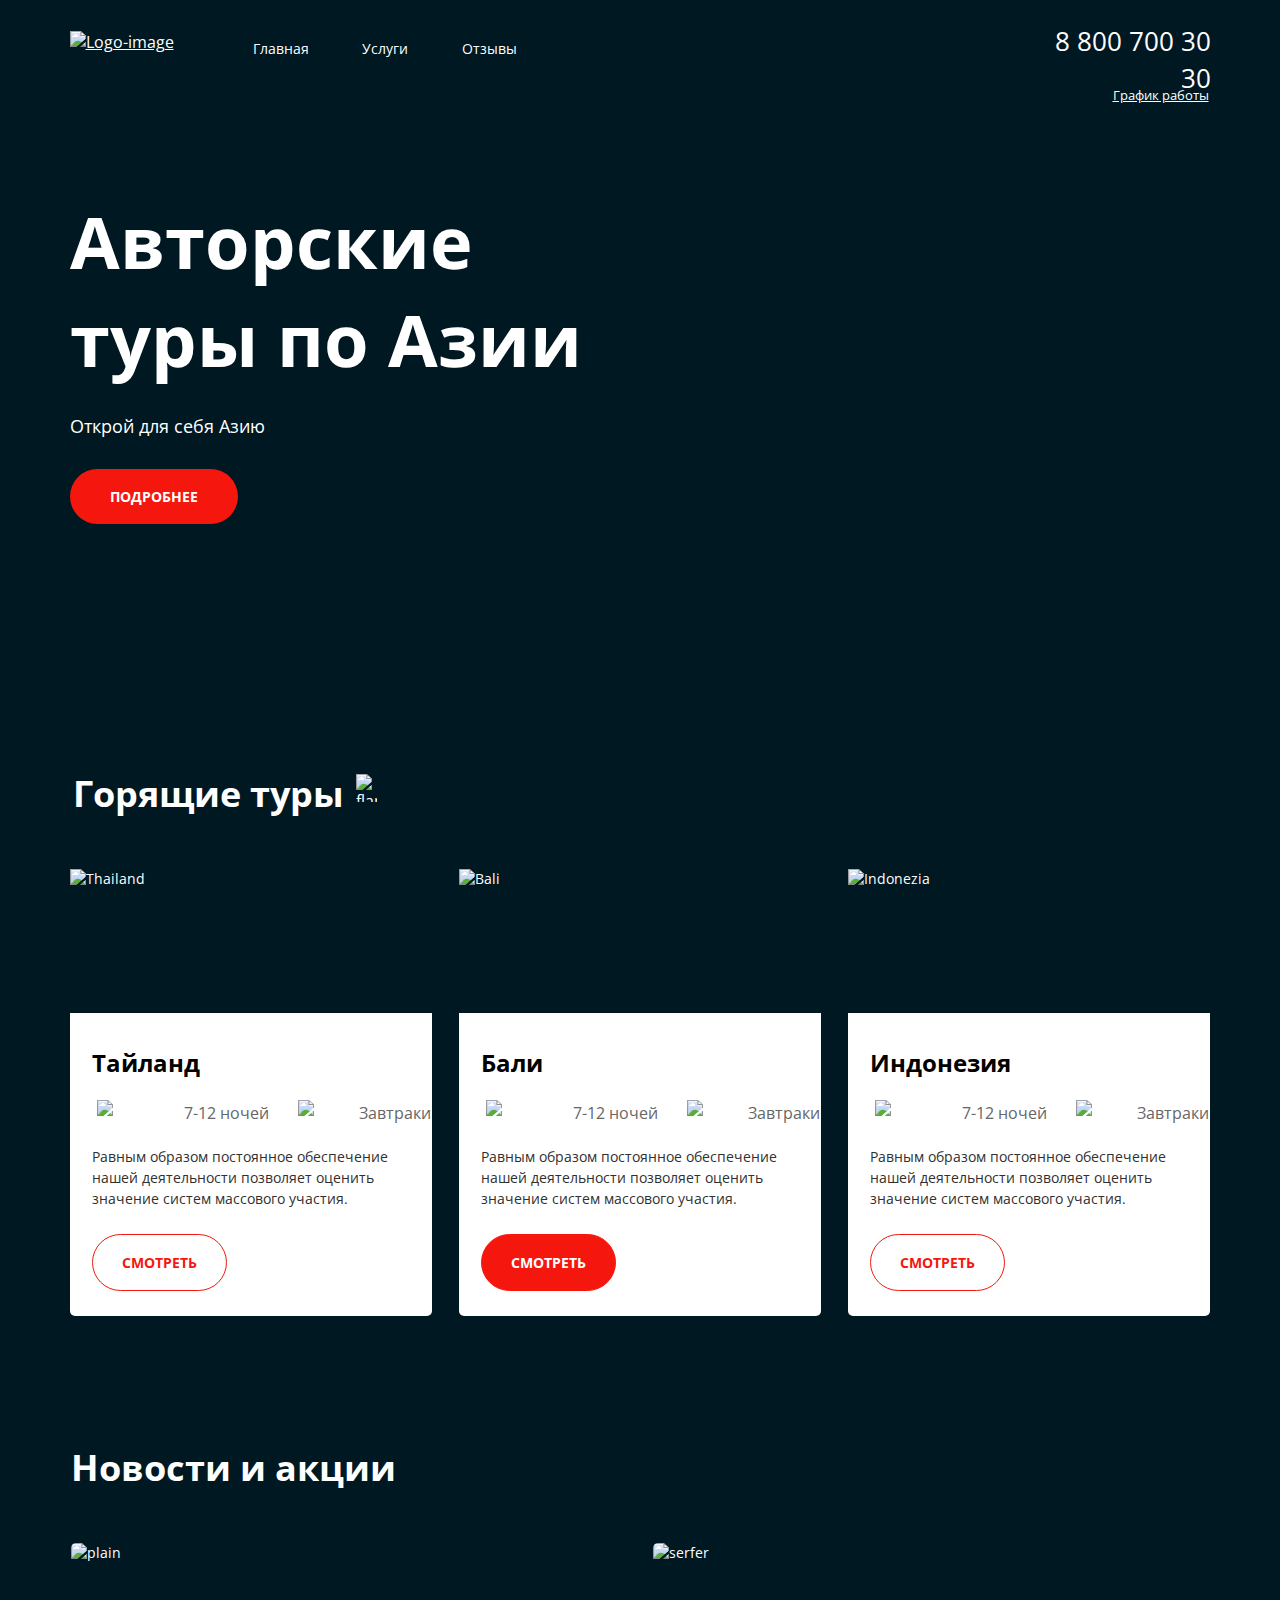
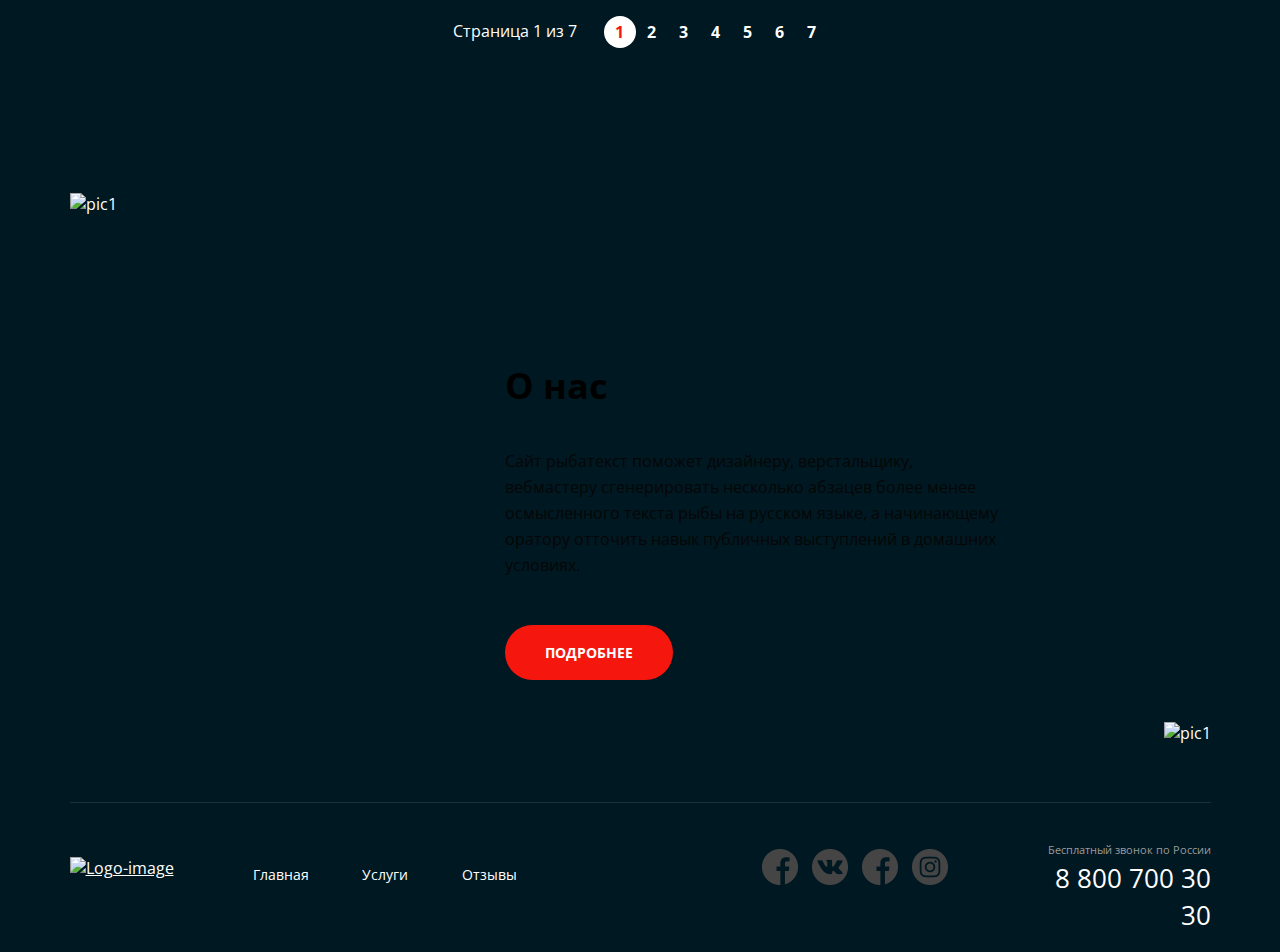
==== folder/inner/index.html @ cefb9a47 "поправил верстку в усл и главн" ====
<!DOCTYPE html>
<html lang="ru">

<head>
    <meta charset="UTF-8">
    <meta name="viewport" content="width=device-width, initial-scale=1.0">
    <title>Air-Asia</title>
    <link rel="stylesheet" href="../../css/mainPage.css">
    <!-- <link rel="stylesheet" href="../../css/layout/reset.css">
    <link rel="stylesheet" href="../../css/layout/normalize.css">
    <link rel="stylesheet" href="../../css/style.css"> -->
</head>

<body>
    <div class="wrapper">
        <section class="hero">
            <div class="container hero__container">
                <header class="header common-title">
                    <div class="common-title__col header__left">
                        <a href="/" class="logo">
                            <img src="../../img/mainPage/logo.png" alt="Logo-image" class="logo__img">
                        </a>
                        <nav class="menu">
                            <ul class="menu__list">
                                <li class="menu__item">
                                    <a href="#" class="menu__link">Главная</a>
                                </li>
                                <li class="menu__item">
                                    <a href="#" class="menu__link">Услуги</a>
                                </li>
                                <li class="menu__item">
                                    <a href="#" class="menu__link menu__link_last">Отзывы</a>
                                </li>
                            </ul>
                        </nav>
                    </div>
                    <div class="common-title__col header__right">
                        <address class="contacts">
                            <a href="tel:+7 800 700 30 30" class="contacts__phone">8 800 700 30 30</a>
                            <div class="contacts__dropdown-title">График работы</div>
                        </address>
                    </div>
                </header>
                <div class="hero__content">
                    <div class="container">
                        <h1 class="hero__title">Авторские туры по Азии</h1>
                        <h4 class="hero__subtitle">Открой для себя Азию</h4>
                        <a href="#" class="hero__btn btn__detailed btn">Подробнее</a>
                    </div>
                </div>
            </div>
        </section>
        <main class="page-content">
            <div class="container page-content__container">
                <section class="hot-tours">
                    <h2 class="hot-tours__section-title title">Горящие туры</h2>
                    <img src="../../img/mainPage/flame.png" alt="flame" class="hot-tours__img">
                    <ul class="hot-tours__list">
                        <li class="hot-tours__item tours__item">
                            <div class="hot-tours__header">
                                <img src="../../img/mainPage/river.png" alt="Thailand" class="tours__img">
                            </div>
                            <div class="hot-tours__container">
                                <h3 class="hot-tours__title">Тайланд</h3>
                                <div class="hot-tours__content">
                                    <div class="hot-tours__icons tours">
                                        <img src="../../img/mainPage/calendar.png" alt="calendar" class="hot-tours__icons-calendar tours__img">
                                        <span class="hot-tours__icons-date tours__text">7-12 ночей</span>
                                        <img src="../../img/mainPage/meal.png" alt="meal" class="hot-tours__icons-meal tours__img">
                                        <span class="hot-tours__icons-meal tours__text">Завтраки</span>
                                    </div>
                                    <div class="hot-tours__text tours__content-text">
                                        Равным образом постоянное обеспечение нашей деятельности
                                        позволяет оценить значение систем массового участия.
                                    </div>
                                    <a href="#" class="btn__look btn">Смотреть</a>
                                </div>
                            </div>
                        </li>
                        <li class="hot-tours__item tours__item">
                            <div class="hot-tours__header">
                                <img src="../../img/mainPage/pool.png" alt="Bali" class="tours__img">
                            </div>
                            <div class="hot-tours__container">
                                <h3 class="hot-tours__title">Бали</h3>
                                <div class="hot-tours__content">
                                    <div class="hot-tours__icons tours">
                                        <img src="../../img/mainPage/calendar.png" alt="calendar" class="hot-tours__icons-calendar tours__img">
                                        <span class="hot-tours__icons-date tours__text">7-12 ночей</span>
                                        <img src="../../img/mainPage/meal.png" alt="meal" class="hot-tours__icons-meal tours__img">
                                        <span class="hot-tours__icons-meal tours__text">Завтраки</span>
                                    </div>
                                    <div class="hot-tours__text tours__content-text">
                                        Равным образом постоянное обеспечение нашей деятельности
                                        позволяет оценить значение систем массового участия.
                                    </div>
                                    <a href="#" class="btn__look btn__look_active btn">Смотреть</a>
                                </div>
                            </div>
                        </li>
                        <li class="hot-tours__item tours__item">
                            <div class="hot-tours__header">
                                <img src="../../img/mainPage/ocean.png" alt="Indonezia" class="tours__img">
                            </div>
                            <div class="hot-tours__container">
                                <h3 class="hot-tours__title">Индонезия</h3>
                                <div class="hot-tours__content">
                                    <div class="hot-tours__icons tours">
                                        <img src="../../img/mainPage/calendar.png" alt="calendar" class="hot-tours__icons-calendar tours__img">
                                        <span class="hot-tours__icons-date tours__text">7-12 ночей</span>
                                        <img src="../../img/mainPage/meal.png" alt="meal" class="hot-tours__icons-meal tours__img">
                                        <span class="hot-tours__icons-meal tours__text">Завтраки</span>
                                    </div>
                                    <div class="hot-tours__text tours__content-text">
                                        Равным образом постоянное обеспечение нашей деятельности
                                        позволяет оценить значение систем массового участия.
                                    </div>
                                    <a href="#" class="btn__look btn">Смотреть</a>
                                </div>
                            </div>
                        </li>
                        
                    </ul>
                </section>
                <section class="news">
                    <div class="container">
                        <h2 class="news__title title">Новости и акции</h2>
                        <ul class="news__list">
                            <li class="news__item">
                                <img src="../../img/mainPage/plane.png" alt="plain" class="news__img">
                                <div class="news__content">
                                    <time class="news__content-date">Декабрь 2019</time>
                                    <h2 class="news__content-subtitle">Дешевые путевки на Новый Год!</h2>
                                    <p class="news__content-text">Проведи новый год в Тайланде</p>
                                </div>
                            </li>
                            <li class="news__item">
                                <img src="../../img/mainPage/serfer.png" alt="serfer" class="news__img">
                                <div class="news__content">
                                    <time class="news__content-date">Декабрь 2019</time>
                                    <h2 class="news__content-subtitle">Акция для серфенгистов!</h2>
                                    <p class="news__content-text">В сезон больших волн скидка на путевку в Тайланд на остров
                                        серфенгистов. Удачного пути!</p>
                                </div>
                            </li>
                        </ul>
                        <div class="pagination">
                            <div class="pagination__info">
                                <p class="pagination__text">Страница<span class="pagination__index"> 1 </span> из <span class="pagination__count">7</span></p>
                                <ul class="pagination__list">
                                    <li class="pagination__item pagination__item_active"><a href="" class="pagination__link">1</a></li>
                                    <li class="pagination__item"><a href="" class="pagination__link">2</a></li>
                                    <li class="pagination__item"><a href="" class="pagination__link">3</a></li>
                                    <li class="pagination__item"><a href="" class="pagination__link">4</a></li>
                                    <li class="pagination__item"><a href="" class="pagination__link">5</a></li>
                                    <li class="pagination__item"><a href="" class="pagination__link">6</a></li>
                                    <li class="pagination__item"><a href="" class="pagination__link">7</a></li>
                                </ul>
                            </div>
                        </div>
                    </div>
                </section>
                <section class="about">
                    <div class="container">
                        <ul class="about__list">
                            <li class="about__item">
                                <img src="../../img/mainPage/gates.png" alt="pic1" class="about__img1">
                            </li>
                            <li class="about__item">
                                <img src="../../img/mainPage/mountains.png" alt="pic1" class="about__img2">
                                <div class="about__title">
                                    <h2 class="about__title-text">О нас</h2>
                                    <div class="about__text">
                                        <p>Сайт рыбатекст поможет дизайнеру, верстальщику, вебмастеру сгенерировать несколько абзацев более менее осмысленного текста рыбы на русском языке, а начинающему оратору отточить навык публичных выступлений в домашних условиях.</p>
                                    </div>
                                </div>
                                <a href="#" class="about__btn btn__detailed btn">Подробнее</a>
                            </li>
                        </ul>
                    </div>
                </section>
            </div>
        </main>
        <footer class="footer">
            <div class="container footer__container">
                <div class="footer__main-title common-title">
                    <div class="common-title__col header__left">
                        <a href="/" class="logo">
                            <img src="../../img/mainPage/logo.png" alt="Logo-image" class="logo__img">
                        </a>
                        <nav class="menu">
                            <ul class="menu__list">
                                <li class="menu__item">
                                    <a href="#" class="menu__link">Главная</a>
                                </li>
                                <li class="menu__item">
                                    <a href="#" class="menu__link">Услуги</a>
                                </li>
                                <li class="menu__item">
                                    <a href="#" class="menu__link menu__link_last">Отзывы</a>
                                </li>
                            </ul>
                        </nav>
                    </div>
                    <div class="common-title__col header__right">
                        <ul class="messangers">
                            <li class="messangers__item messangers__item_telegram">
                                <a href="#" class="messangers__link messangers__link_telegram"></a>
                            </li>
                            <li class="messangers__item messangers__item_vk">
                                <a href="#" class="messangers__link messangers__link_vk">                                    
                                </a>
                            </li>
                            <li class="messangers__item messangers__item_facebook">
                                <a href="#" class="messangers__link messangers__link_facebook">
                                </a>
                            </li>
                            <li class="messangers__item messangers__item_instagram">
                                <a href="#" class="messangers__link messangers__link_instagram">
                                </a>
                            </li>
                        </ul>
                        <address class="contacts contacts__footer">
                            <div class="contacts__updown-title">Бесплатный звонок по России</div>
                            <a href="tel:+7 800 700 30 30" class="contacts__phone">8 800 700 30 30</a>
                        </address>
                    </div>
                </div>
            </div>
        </footer>
    </div>
</body>

</html>
---- css/mainPage.css ----
@import url('././mainPage/layout/fonts.css');
@import url('././mainPage/layout/normalize.css');
@import url('././mainPage/layout/reset.css');
@import url('././mainPage/layout/base.css');

@import url('././mainPage/blocks/wrapper.css');
@import url('././mainPage/blocks/hero.css');
@import url('././mainPage/blocks/container.css');
@import url('././mainPage/blocks/logo.css');
@import url('././mainPage/blocks/menu.css');
@import url('././mainPage/blocks/section.css');
@import url('././mainPage/blocks/common-title.css');
@import url('././mainPage/blocks/contacts.css');
@import url('././mainPage/blocks/btn.css');
@import url('././mainPage/blocks/page-content.css');
@import url('././mainPage/blocks/hot-tours.css');
@import url('././mainPage/blocks/tours.css');
@import url('././mainPage/blocks/title.css');
@import url('././mainPage/blocks/news.css');
@import url('././mainPage/blocks/pagination.css');
@import url('././mainPage/blocks/about.css');
@import url('././mainPage/blocks/footer.css');
@import url('././mainPage/blocks/messangers.css');
---- css/style.css ----
@import url('https://fonts.googleapis.com/css2?family=Open+Sans:wght@400;700&display=swap');

body {
    font-family: 'Open Sans', sans-serif;
    color: #ffffff;
    -webkit-font-smoothing: antialiased;
    -moz-osx-font-smoothing: grayscale;
}

html,
body {
    min-height: 100%;
    margin: 0;
}

.wrapper {
    overflow: hidden;
    min-height: 100%;
    /* min-width: 1920px; */
    background: url(../img/1.png) top center no-repeat, url(../img/2.png) center bottom 165px no-repeat;
    background-color: #001821;
}

.wrapper-content {
    flex: 1;
}

a {
    color: inherit;
}

ul {
    margin: 0;
    padding: 0;
}

ul li {
    list-style: none;
}

.hero {
    min-height: 775px;
}

.hero__header {
    margin-bottom: 73px;
    /* max-width: 1920px; */
    height: 124px;
}

.container {
    margin: 0 auto;
    max-width: 1141px;
}

.title {
    display: flex;
    justify-content: space-between;
    align-items: flex-start;
}

.header__main-title {
    height: 124px;
    padding-top: 26px;
}

.title__left,
.title__right {
    display: flex;
    align-items: center;
    justify-content: flex-start;
}

.logo {
    /* margin-top: 2px; */
    margin-right: 79px;
    padding-bottom: 15px;
}

.menu {
    width: 264px;
    height: 19px;
    padding-bottom: 36px;
}

.contacts__phone,
.menu__link {
    text-decoration: none;
}

.menu__link:hover,
.contacts__dropdown-title {
    text-decoration: underline;
}

.contacts__dropdown-title {
    font-size: 13px;
    line-height: 20px;
    margin: -12px 2px 0;
}

.contacts {
    width: 191px;
    height: 55px;
    text-align: right;
    font-style: normal;
    justify-content: flex-end;
    flex-wrap: wrap;
    display: flex;
}

.contacts__phone {
    font-size: 26px;
}

.hero-content {
    min-height: 333px;
}

.hero-content__container {
    flex-direction: column;
    display: flex;
    justify-content: flex-start;
    align-items: flex-start;
    flex-wrap: wrap;
}

.hero__title {
    font-weight: bold;
    font-size: 72px;
    line-height: 98px;
    width: 45%;
    margin-bottom: 28px;
}

.hero__subtitle {
    font-size: 18px;
    font-weight: normal;
    line-height: 20px;
    margin-bottom: 33px;
}

.hero__btn {
    display: inline-block;
}

.menu__item {
    /* display: inline-block;
    vertical-align: middle; */
    /* margin-right: 50px; */
    font-size: 14px;
}

.menu__item:last-child {
    margin-right: 0;
}

.menu__list {
    /* margin: 0;
    padding: 0; */
    font-size: 0;
    display: flex;
    justify-content: space-between;
    padding-top: 7px;

}

.btn {
    border-radius: 35px;
    text-decoration: none;
    font-weight: bold;
    text-transform: uppercase;
    text-align: center;
    font-size: 14px;
    line-height: 55px;
}

.btn__detailed {
    width: 168px;
    background: #F5170E;
    color: white;
}

.section {
    display: flex;
    flex-direction: column;
    justify-content: space-between;
    align-content: flex-start;
}


.page-content {
    padding-bottom: 203px;
}

.page-content__container {
    display: flex;
    flex-direction: column;
    justify-content: space-between;
    align-content: flex-start;
}

.hot-tours__section-title,
.section__img {
    display: inline-block;
}

.hot-tours__section-title {
    margin-right: 8px;
    margin-left: 3px;
}

.section__img {
    width: 21px;
    height: 28px;
}

.common-title {
    font-size: 36px;
    line-height: 49px;
    margin-bottom: 51px;
}

.hot-tours {
    margin-bottom: 117px;
}

.hot-tours__list,
.news__list {
    font-size: 0;
    display: flex;
    justify-content: space-between;
    align-content: flex-start;
    flex-wrap: wrap;
    margin-bottom: 10px;
}

.tours__item {
    display: flex;
    flex-direction: column;
    justify-content: flex-start;
    align-content: flex-start;
    margin-right: 27px;
    min-width: 362px;
    font-size: 14px;
}

.tours__item:last-child {
    margin-right: 0px;
}

.hot-tours__header {
    height: 144px;
    border-radius: 5px 5px 0px 0px;
}

.hot-tours__container {
    background: #FFFFFF;
    border-radius: 0px 0px 5px 5px;
}

.hot-tours__content {
    display: flex;
    flex-direction: column;
    justify-content: flex-start;
    align-content: flex-start;
    flex-wrap: wrap;
    padding-left: 22px;
}

.hot-tours__title {
    font-weight: bold;
    font-size: 24px;
    line-height: 33px;
    padding: 33px 22px 21px;
    color: #000000;
}

.hot-tours__period {
    display: flex;
    justify-content: flex-start;
    align-content: flex-start;
}

.hot-tours__img,
.tours__img,
.tours__text {
    display: inline-block;
}

.hot-tours__icons-meal {
    padding-left: 25px;
}

.tours {
    margin: 0px 0 20px 5px;
}

.tours__text {
    font-size: 16px;
    vertical-align: top;
    color: #666666;
    padding-left: 8px;
    line-height: 26px
}

.tours__content-text {
    width: 324px;
    margin: 0 0 25px;
    color: #303030;
    line-height: 21px;
    font-size: 14px;
}

.btn__look {
    display: inline-block;
    border: 1px solid #F5170E;
    width: 135px;
    color: #F5170E;
    margin-bottom: 25px;
}

.btn__look_active {
    background: #F5170E;
    color: #FFFFFF;
}

.news__list {
    margin-bottom: 53px;
}

.news__item {
    position: relative;
    display: inline-block;
    margin-right: 25px;
    width: 557px;
    vertical-align: top;
    border-radius: 5px;
    overflow: hidden;
    font-size: 14px;
}

.news__content {
    position: absolute;
    top: 255px;
    left: 26px;
    right: 30px;
    overflow-wrap: break-word;
}

.news__item:last-child {
    margin-right: 0;
}

.news__img {
    object-fit: cover;
}

.news__content-subtitle {
    font-weight: bold;
    font-size: 24px;
    line-height: 36px;
    padding-left: 2px;
}

.news__content-text {
    font-size: 16px;
    line-height: 25px;
}

.news__content-date {
    position: relative;
    line-height: 21px;
    display: block;
    margin-bottom: 12px;
}

.pagination__info {
    display: flex;
    justify-content: space-between;
    width: 375px;
    height: 53px;
    margin: 0 auto;
    align-content: flex-start;
}

.pagination__text {
    display: inline-block;
    margin-right: 25px;
    font-size: 16px;
    line-height: 20px;
    padding-top: 5px;
}

.pagination__list,
.pagination__item,
.pagination__link {
    display: inline-block;
}

.pagination__list {
    font-size: 0;
}

.pagination__item {
    font-size: 16px;
}

.pagination__link,
.pagination__item_active {
    line-height: 32px;
    text-align: center;
}

.pagination__item:last-child {
    margin-right: 0;
}

.pagination__link {
    width: 32px;
    height: 32px;
    border-radius: 50%;
    text-decoration: none;
    font-weight: bold;
}

.pagination__item_active,
.pagination__item:hover {
    background: #FFFFFF;
    color: #F5170E;
    border-radius: 50%;
}


.about__list {
    position: relative;
    height: 552px;
    font-size: 0%;
}

.about__item {
    display: inline-block;
    vertical-align: middle;
    font-size: 16px;
}

.about__img2 {
    position: absolute;
    right: 0;
    bottom: 0;
}

.about__img1 {
    position: relative;
    left: 0;
    top: 0;
}

.news {
    margin: 0 auto 124px;
}

.about__title {
    position: absolute;
    top: 167px;
    left: 435px;
}

.about__title-text {
    font-size: 36px;
    margin-bottom: 37px;
    color: #000000;
}

.about__text {
    width: 500px;
    overflow-wrap: break-word;
    font-size: 16px;
    line-height: 26px;
    color: #060606;
}

.about__btn {
    position: absolute;
    left: 435px;
    top: 432px;
    display: inline-block;
    text-align: center;
    text-transform: uppercase;
    line-height: 55px;
}


.footer {
    min-height: 150px;
    margin-top: -150px;
}

.footer__main-title {
    align-items: flex-end;
    height: 93px;
    border-top: 1px solid rgba(255, 255, 255, 0.1);
    margin-top: 9px;
}

.footer__col {
    /* padding-bottom: 7px; */
    align-items: center;
}


.contacts__updown-title {
    font-size: 11px;
    line-height: 20px;
    color: #9A9A9A;
}

.contacts__footer {
    top: 25px;
}

.messangers {
    width: 190px;
    font-size: 0;
    display: flex;
    justify-content: space-between;
    margin-right: 70px;
}

.messangers__item {
    display: inline-block;
    vertical-align: middle;
    margin-right: 10px;
}

.messangers__item:last-child {
    margin-right: 0;
}

.messangers__link {
    display: inline-block;
    text-decoration: none;
    width: 36px;
    height: 36px;
}

.messangers__link_telegram {
    background: url(../img/messangers/telegram.png) center center no-repeat;
}

.messangers__link_vk {
    background: url(../img/messangers/vk.png) center center no-repeat;
}

.messangers__link_facebook {
    background: url(../img/messangers/f.png)center center no-repeat;
}

.messangers__link_instagram {
    background: url(../img/messangers/in.png) center center no-repeat;
}
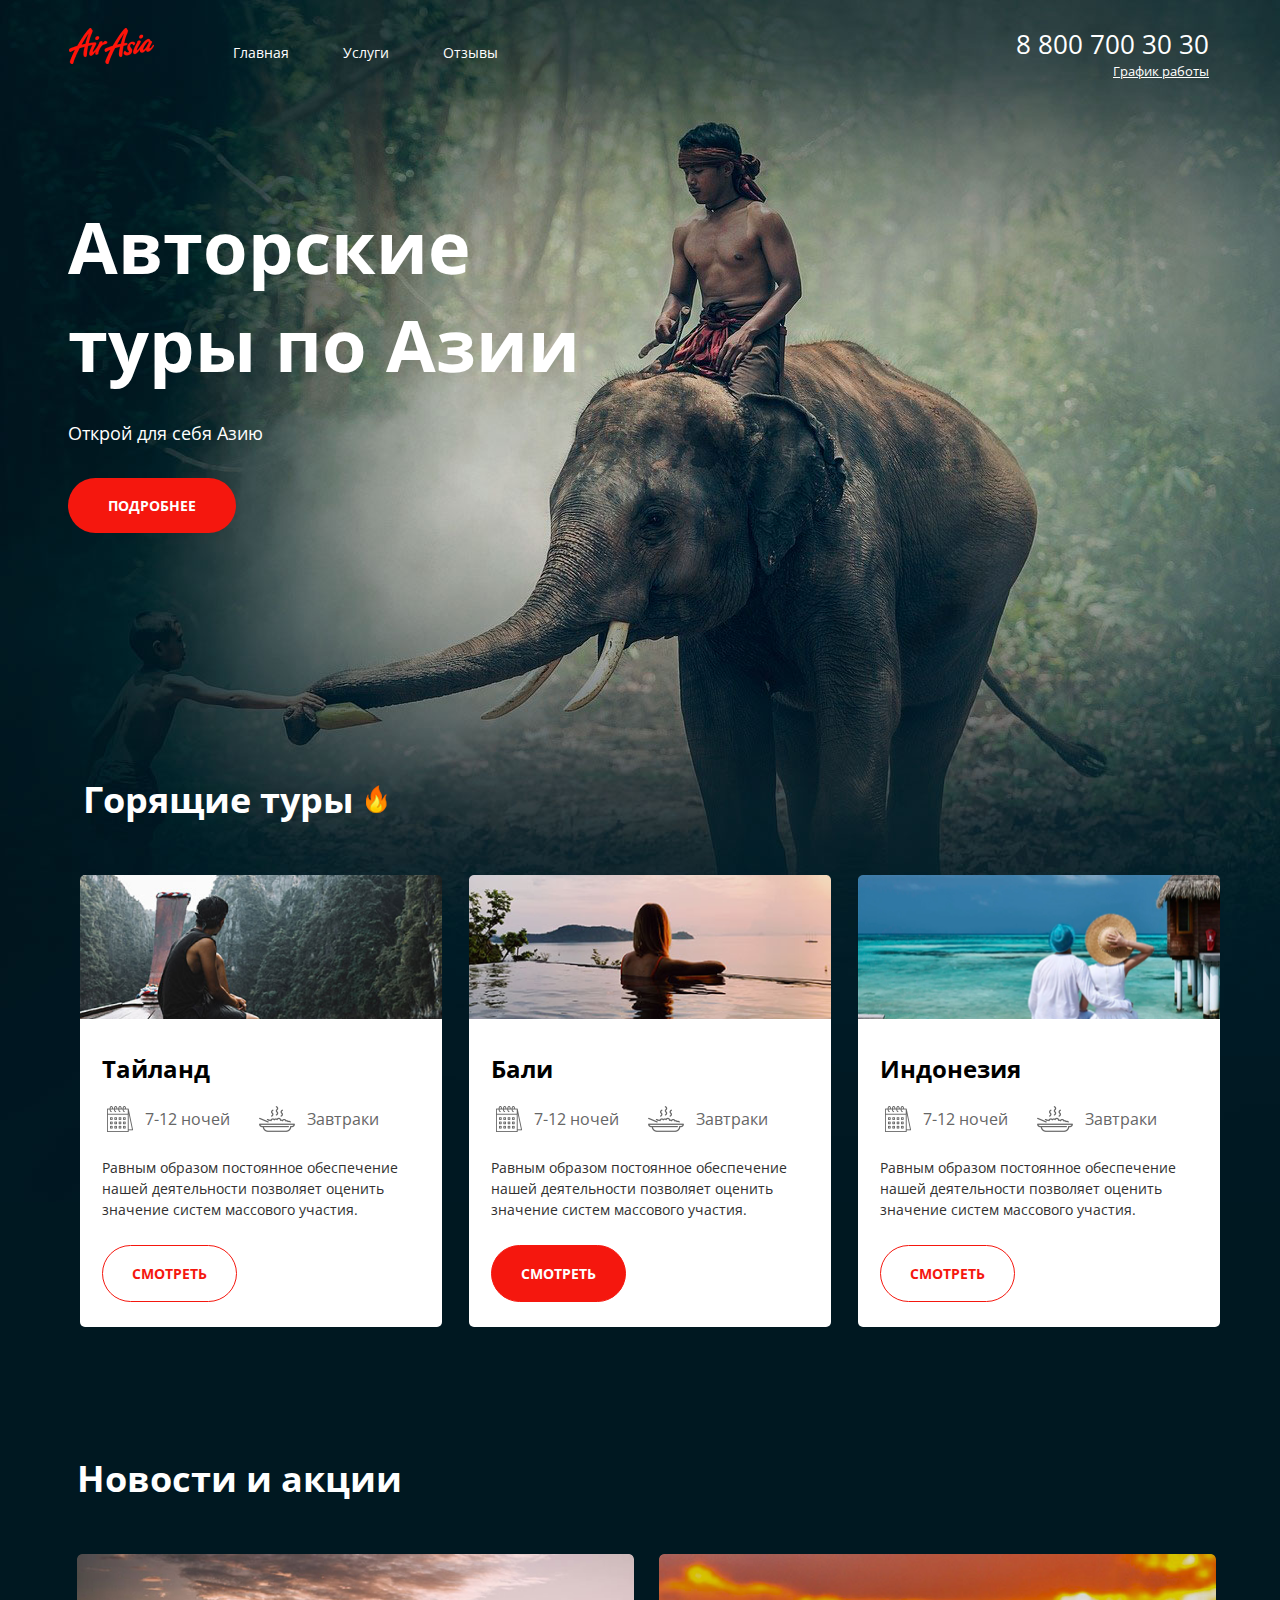
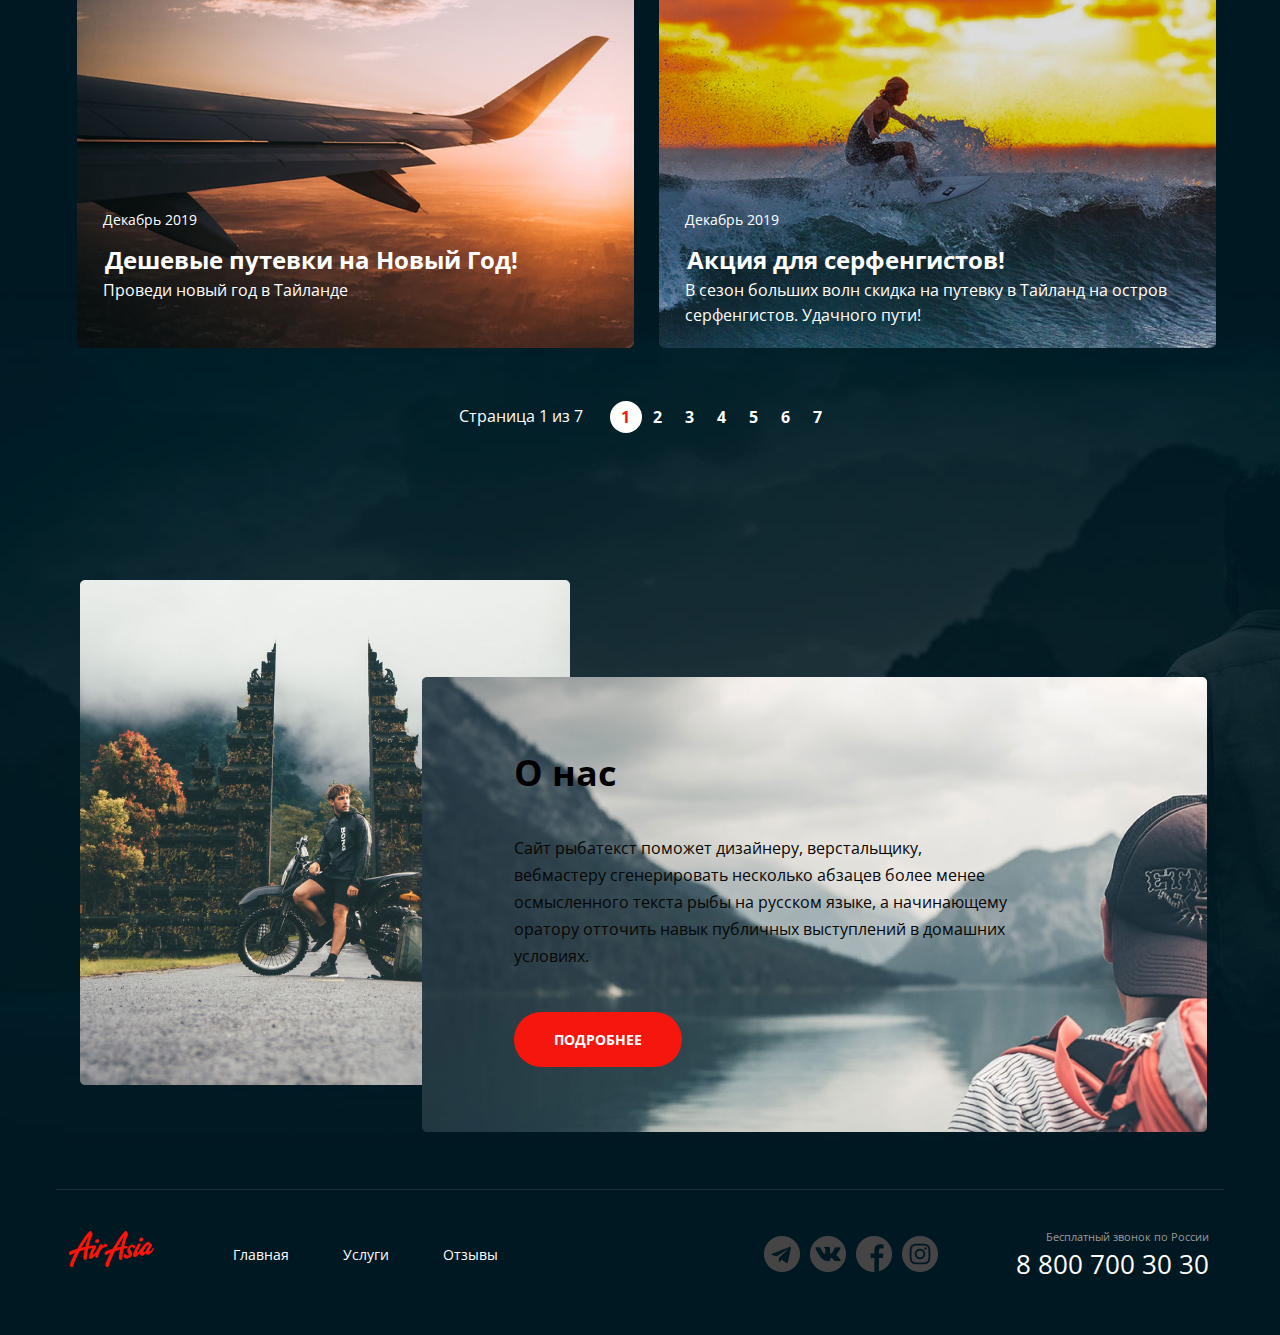
==== commit a743d959: "преиведение к общему стилю" ====
--- a/folder/inner/index.html
+++ b/folder/inner/index.html
@@ -12,15 +12,15 @@
 </head>
 
 <body>
-    <div class="wrapper">
-        <section class="hero">
-            <div class="container hero__container">
+    <div class="wrapper wrapperMain">
+        <section class="hero heroMain">
+            <div class="container heroMain__container">
                 <header class="header common-title">
                     <div class="common-title__col header__left">
-                        <a href="/" class="logo">
+                        <a href="/" class="logo logoMain">
                             <img src="../../img/mainPage/logo.png" alt="Logo-image" class="logo__img">
                         </a>
-                        <nav class="menu">
+                        <nav class="menu menuMain">
                             <ul class="menu__list">
                                 <li class="menu__item">
                                     <a href="#" class="menu__link">Главная</a>
@@ -35,7 +35,7 @@
                         </nav>
                     </div>
                     <div class="common-title__col header__right">
-                        <address class="contacts">
+                        <address class="contacts contacts__blocks">
                             <a href="tel:+7 800 700 30 30" class="contacts__phone">8 800 700 30 30</a>
                             <div class="contacts__dropdown-title">График работы</div>
                         </address>
@@ -50,26 +50,26 @@
                 </div>
             </div>
         </section>
-        <main class="page-content">
-            <div class="container page-content__container">
+        <main class="page-contentMain">
+            <div class="container page-contentMain__container">
                 <section class="hot-tours">
                     <h2 class="hot-tours__section-title title">Горящие туры</h2>
                     <img src="../../img/mainPage/flame.png" alt="flame" class="hot-tours__img">
                     <ul class="hot-tours__list">
-                        <li class="hot-tours__item tours__item">
-                            <div class="hot-tours__header">
-                                <img src="../../img/mainPage/river.png" alt="Thailand" class="tours__img">
-                            </div>
-                            <div class="hot-tours__container">
-                                <h3 class="hot-tours__title">Тайланд</h3>
-                                <div class="hot-tours__content">
-                                    <div class="hot-tours__icons tours">
-                                        <img src="../../img/mainPage/calendar.png" alt="calendar" class="hot-tours__icons-calendar tours__img">
-                                        <span class="hot-tours__icons-date tours__text">7-12 ночей</span>
-                                        <img src="../../img/mainPage/meal.png" alt="meal" class="hot-tours__icons-meal tours__img">
-                                        <span class="hot-tours__icons-meal tours__text">Завтраки</span>
-                                    </div>
-                                    <div class="hot-tours__text tours__content-text">
+                        <li class="hot-tours__item tour">
+                            <div class="tour__header">
+                                <img src="../../img/mainPage/river.png" alt="Thailand" class="tour__img">
+                            </div>
+                            <div class="tour__container">
+                                <h3 class="tour__title">Тайланд</h3>
+                                <div class="tour__content">
+                                    <div class="tour__icons">
+                                        <img src="../../img/mainPage/calendar.png" alt="calendar" class="tour__icons-calendar tour__img">
+                                        <span class="tour__icons-date tour__text">7-12 ночей</span>
+                                        <img src="../../img/mainPage/meal.png" alt="meal" class="tour__icons-meal tour__img">
+                                        <span class="tour__text">Завтраки</span>
+                                    </div>
+                                    <div class="tours__content-text">
                                         Равным образом постоянное обеспечение нашей деятельности
                                         позволяет оценить значение систем массового участия.
                                     </div>
@@ -77,20 +77,20 @@
                                 </div>
                             </div>
                         </li>
-                        <li class="hot-tours__item tours__item">
-                            <div class="hot-tours__header">
-                                <img src="../../img/mainPage/pool.png" alt="Bali" class="tours__img">
-                            </div>
-                            <div class="hot-tours__container">
-                                <h3 class="hot-tours__title">Бали</h3>
-                                <div class="hot-tours__content">
-                                    <div class="hot-tours__icons tours">
-                                        <img src="../../img/mainPage/calendar.png" alt="calendar" class="hot-tours__icons-calendar tours__img">
-                                        <span class="hot-tours__icons-date tours__text">7-12 ночей</span>
-                                        <img src="../../img/mainPage/meal.png" alt="meal" class="hot-tours__icons-meal tours__img">
-                                        <span class="hot-tours__icons-meal tours__text">Завтраки</span>
-                                    </div>
-                                    <div class="hot-tours__text tours__content-text">
+                        <li class="hot-tours__item tour">
+                            <div class="tour__header">
+                                <img src="../../img/mainPage/pool.png" alt="Bali" class="tour__img">
+                            </div>
+                            <div class="tour__container">
+                                <h3 class="tour__title">Бали</h3>
+                                <div class="tour__content">
+                                    <div class="tour__icons">
+                                        <img src="../../img/mainPage/calendar.png" alt="calendar" class="tour__icons-calendar tour__img">
+                                        <span class="tour__icons-date tour__text">7-12 ночей</span>
+                                        <img src="../../img/mainPage/meal.png" alt="meal" class="tour__icons-meal tour__img">
+                                        <span class="tour__text">Завтраки</span>
+                                    </div>
+                                    <div class="tours__content-text">
                                         Равным образом постоянное обеспечение нашей деятельности
                                         позволяет оценить значение систем массового участия.
                                     </div>
@@ -98,20 +98,20 @@
                                 </div>
                             </div>
                         </li>
-                        <li class="hot-tours__item tours__item">
-                            <div class="hot-tours__header">
-                                <img src="../../img/mainPage/ocean.png" alt="Indonezia" class="tours__img">
-                            </div>
-                            <div class="hot-tours__container">
-                                <h3 class="hot-tours__title">Индонезия</h3>
-                                <div class="hot-tours__content">
-                                    <div class="hot-tours__icons tours">
-                                        <img src="../../img/mainPage/calendar.png" alt="calendar" class="hot-tours__icons-calendar tours__img">
-                                        <span class="hot-tours__icons-date tours__text">7-12 ночей</span>
-                                        <img src="../../img/mainPage/meal.png" alt="meal" class="hot-tours__icons-meal tours__img">
-                                        <span class="hot-tours__icons-meal tours__text">Завтраки</span>
-                                    </div>
-                                    <div class="hot-tours__text tours__content-text">
+                        <li class="hot-tours__item tour tours__item">
+                            <div class="tour__header">
+                                <img src="../../img/mainPage/ocean.png" alt="Indonezia" class="tour__img">
+                            </div>
+                            <div class="tour__container">
+                                <h3 class="tour__title">Индонезия</h3>
+                                <div class="tour__content">
+                                    <div class="tour__icons">
+                                        <img src="../../img/mainPage/calendar.png" alt="calendar" class="tour__icons-calendar tour__img">
+                                        <span class="tour__icons-date tour__text">7-12 ночей</span>
+                                        <img src="../../img/mainPage/meal.png" alt="meal" class="tour__icons-meal tour__img">
+                                        <span class="tour__text">Завтраки</span>
+                                    </div>
+                                    <div class="tours__content-text">
                                         Равным образом постоянное обеспечение нашей деятельности
                                         позволяет оценить значение систем массового участия.
                                     </div>
@@ -119,7 +119,6 @@
                                 </div>
                             </div>
                         </li>
-                        
                     </ul>
                 </section>
                 <section class="news">
@@ -144,7 +143,7 @@
                                 </div>
                             </li>
                         </ul>
-                        <div class="pagination">
+                        <div class="pagination paginationMain">
                             <div class="pagination__info">
                                 <p class="pagination__text">Страница<span class="pagination__index"> 1 </span> из <span class="pagination__count">7</span></p>
                                 <ul class="pagination__list">
@@ -181,11 +180,11 @@
                 </section>
             </div>
         </main>
-        <footer class="footer">
+        <footer class="footer footerMain">
             <div class="container footer__container">
                 <div class="footer__main-title common-title">
                     <div class="common-title__col header__left">
-                        <a href="/" class="logo">
+                        <a href="/" class="logo logoMain">
                             <img src="../../img/mainPage/logo.png" alt="Logo-image" class="logo__img">
                         </a>
                         <nav class="menu">
--- a/css/mainPage.css
+++ b/css/mainPage.css
@@ -1,9 +1,70 @@
-@import url('././mainPage/layout/fonts.css');
+
+@import url('./commonCSS/layout/fonts.css');
+@import url('./commonCSS/layout/normalize.css');
+@import url('./commonCSS/layout/reset.css');
+@import url('./commonCSS/layout/base.css');
+
+@import url('./commonCSS/blocks/wrapper.css');
+@import url('./commonCSS/blocks/wrapperMain.css');
+
+@import url('./commonCSS/blocks/hero.css');
+@import url('./commonCSS/blocks/heroMain.css');
+
+@import url('./commonCSS/blocks/header.css');
+@import url('./commonCSS/blocks/welcome.css');
+
+@import url('./commonCSS/blocks/container.css');
+@import url('./commonCSS/blocks/logo.css');
+@import url('./commonCSS/blocks/logoMain.css');
+
+@import url('./commonCSS/blocks/inner-section.css');
+
+
+@import url('./commonCSS/blocks/menu.css');
+@import url('./commonCSS/blocks/menuMain.css');
+
+@import url('./commonCSS/blocks/common-title.css');
+@import url('./commonCSS/blocks/contacts.css');
+@import url('./commonCSS/blocks/btn.css');
+@import url('./commonCSS/blocks/page-content.css');
+@import url('./commonCSS/blocks/page-contentMain.css');
+
+@import url('./commonCSS/blocks/avatar.css');
+@import url('./commonCSS/blocks/breadcrumps.css');
+@import url('./commonCSS/blocks/central.css');
+
+@import url('./commonCSS/blocks/review.css');
+@import url('./commonCSS/blocks/reviews.css');
+
+
+@import url('./commonCSS/blocks/hot-tours.css');
+@import url('./commonCSS/blocks/tour.css');
+@import url('./commonCSS/blocks/tours.css');
+
+@import url('./commonCSS/blocks/title.css');
+@import url('./commonCSS/blocks/news.css');
+@import url('./commonCSS/blocks/pagination.css');
+@import url('./commonCSS/blocks/about.css');
+
+@import url('./commonCSS/blocks/partners.css');
+@import url('./commonCSS/blocks/separator.css');
+@import url('./commonCSS/blocks/tag.css');
+
+@import url('./commonCSS/blocks/controls.css');
+@import url('./commonCSS/blocks/form.css');
+
+@import url('./commonCSS/blocks/footer.css');
+@import url('./commonCSS/blocks/footerMain.css');
+
+@import url('./commonCSS/blocks/messangers.css');
+
+
+/* @import url('././mainPage/layout/fonts.css');
 @import url('././mainPage/layout/normalize.css');
 @import url('././mainPage/layout/reset.css');
-@import url('././mainPage/layout/base.css');
+@import url('././mainPage/layout/base.css'); */
 
-@import url('././mainPage/blocks/wrapper.css');
+/* @import url('././mainPage/blocks/wrapper.css');
 @import url('././mainPage/blocks/hero.css');
 @import url('././mainPage/blocks/container.css');
 @import url('././mainPage/blocks/logo.css');
@@ -20,7 +81,7 @@
 @import url('././mainPage/blocks/pagination.css');
 @import url('././mainPage/blocks/about.css');
 @import url('././mainPage/blocks/footer.css');
-@import url('././mainPage/blocks/messangers.css');
+@import url('././mainPage/blocks/messangers.css'); */
 
 
 
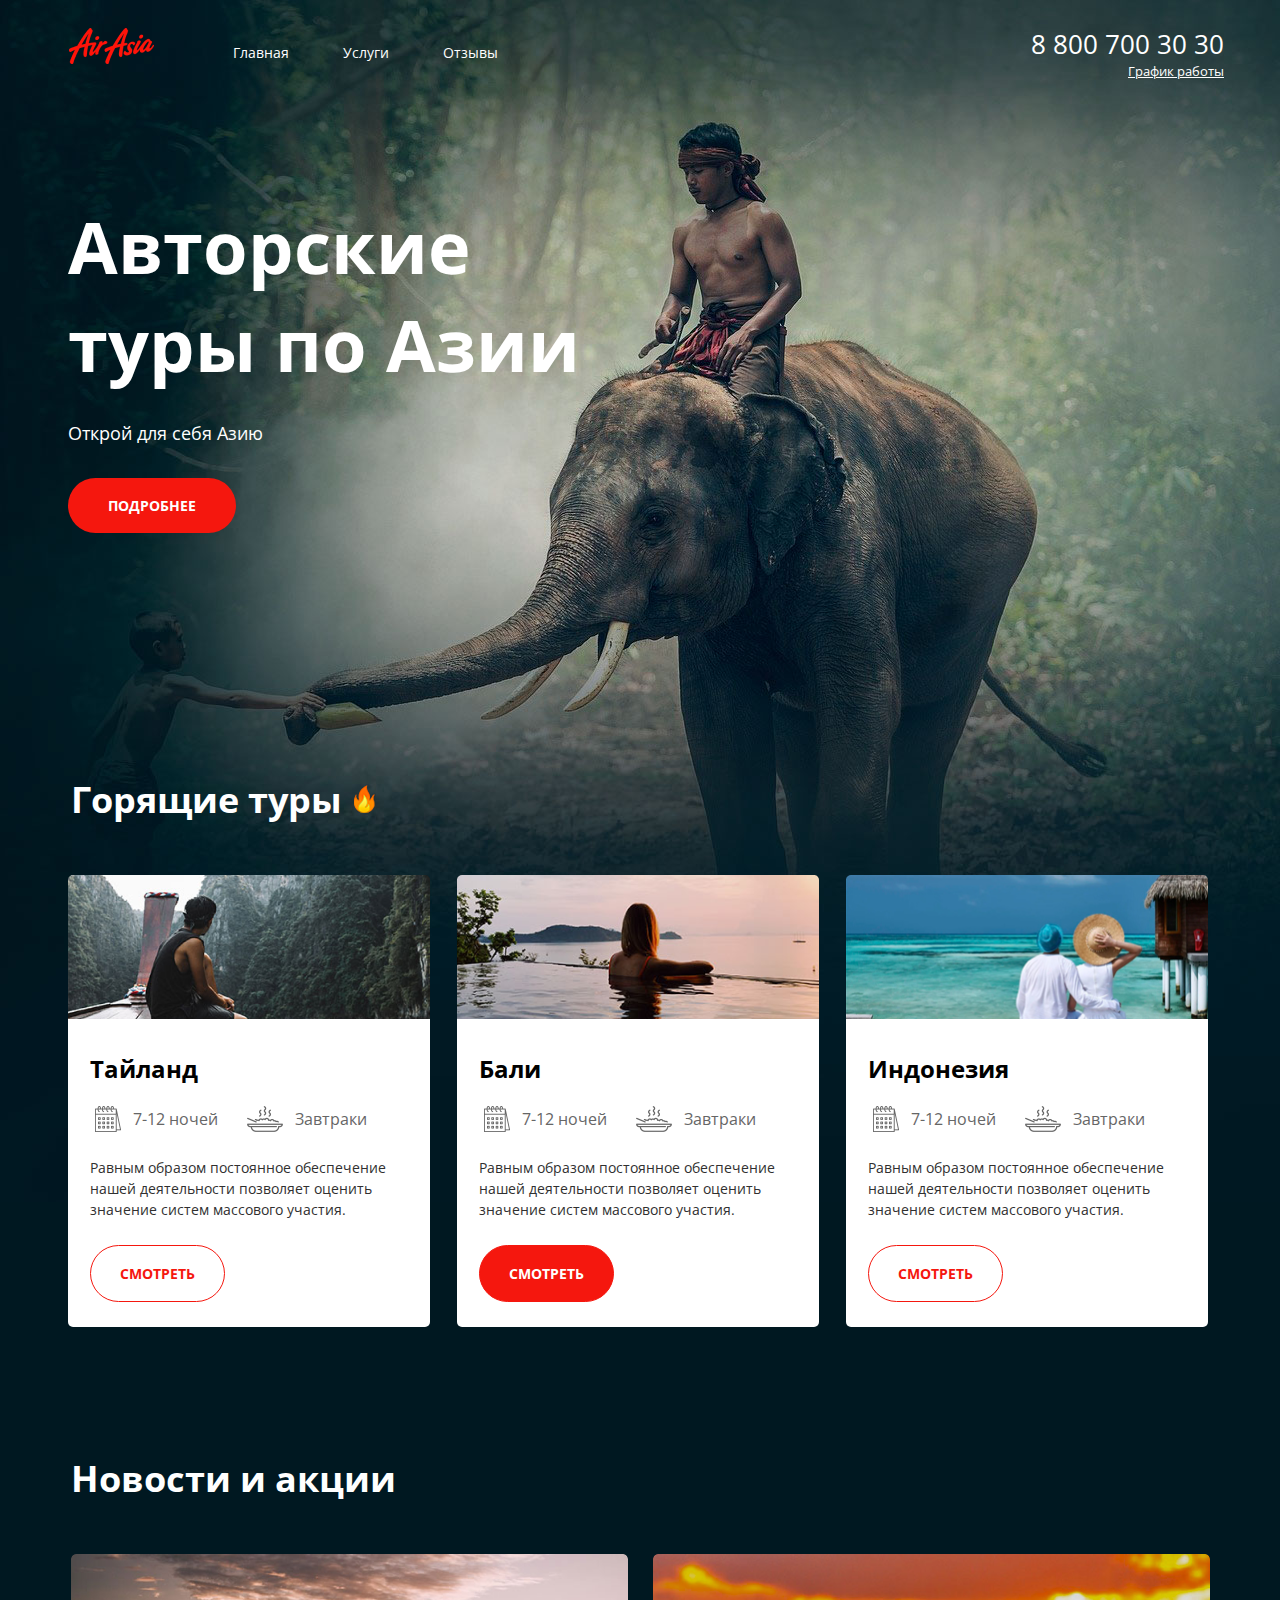
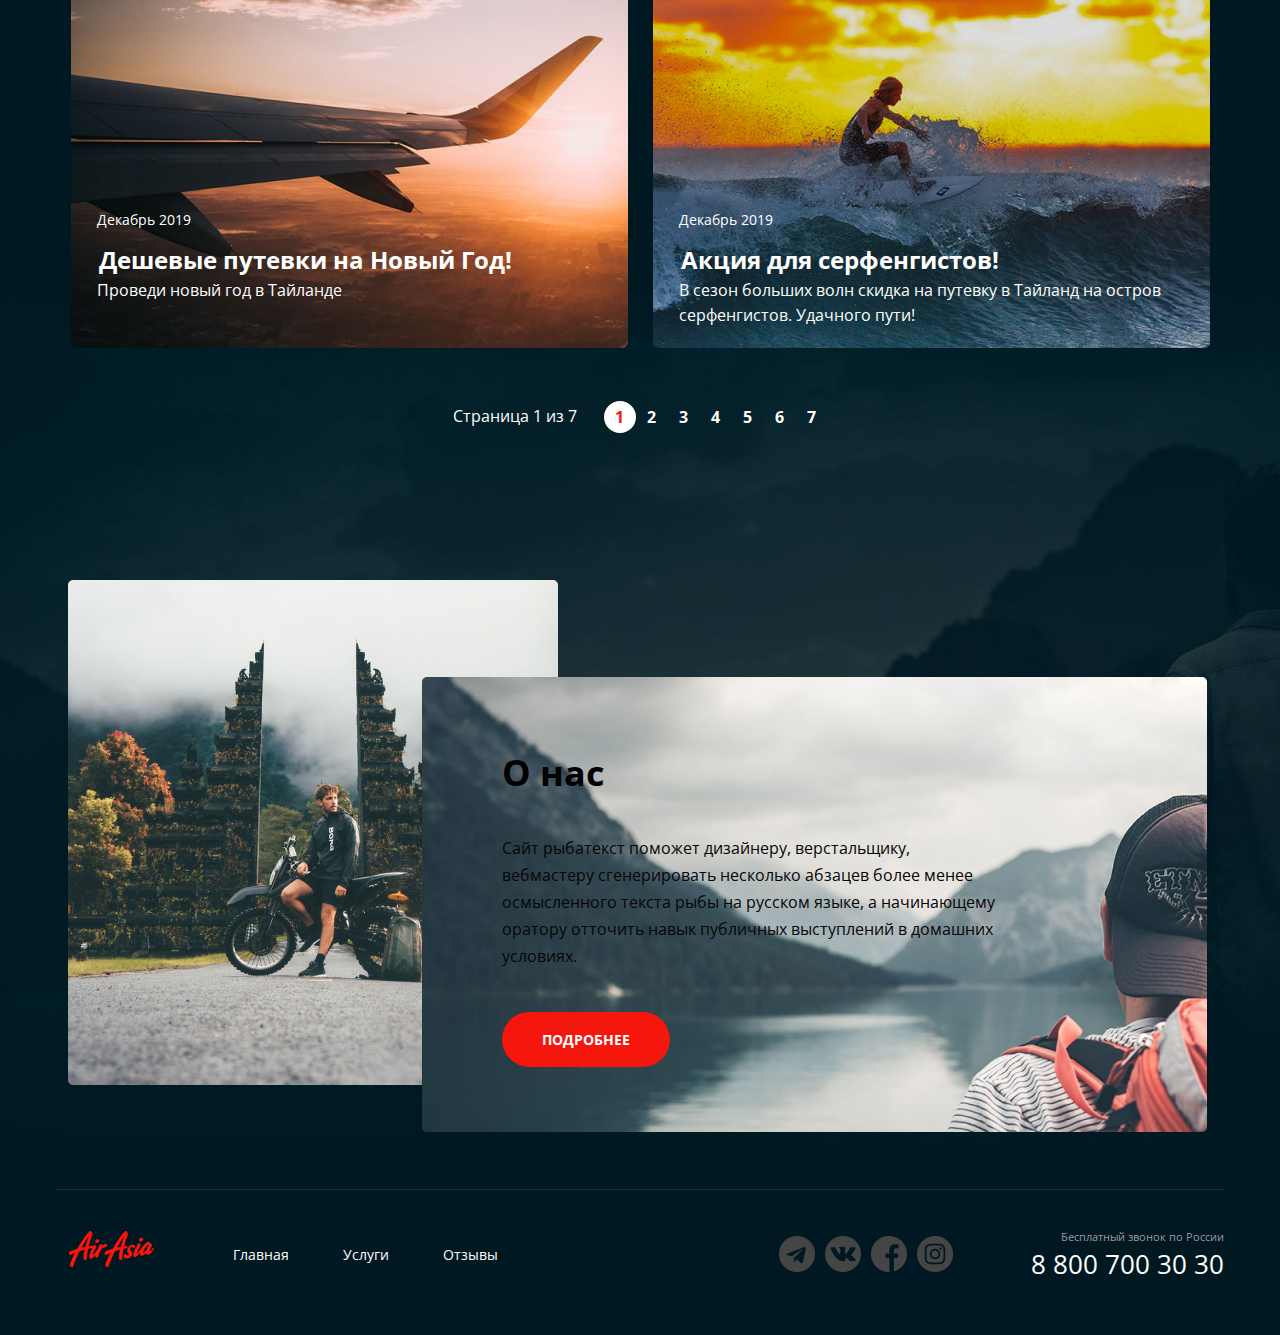
==== commit 795e60fe: "установил ссылки на страницы" ====
--- a/folder/inner/index.html
+++ b/folder/inner/index.html
@@ -23,13 +23,13 @@
                         <nav class="menu menuMain">
                             <ul class="menu__list">
                                 <li class="menu__item">
-                                    <a href="#" class="menu__link">Главная</a>
-                                </li>
-                                <li class="menu__item">
-                                    <a href="#" class="menu__link">Услуги</a>
-                                </li>
-                                <li class="menu__item">
-                                    <a href="#" class="menu__link menu__link_last">Отзывы</a>
+                                    <a href="https://antonpupil.github.io/lc-vsc/folder/inner/" class="menu__link">Главная</a>
+                                </li>
+                                <li class="menu__item">
+                                    <a href="https://antonpupil.github.io/lc-vsc/folder/inner/services.html" class="menu__link">Услуги</a>
+                                </li>
+                                <li class="menu__item">
+                                    <a href="https://antonpupil.github.io/lc-vsc/folder/inner/reviews.html" class="menu__link menu__link_last">Отзывы</a>
                                 </li>
                             </ul>
                         </nav>
@@ -190,13 +190,13 @@
                         <nav class="menu">
                             <ul class="menu__list">
                                 <li class="menu__item">
-                                    <a href="#" class="menu__link">Главная</a>
-                                </li>
-                                <li class="menu__item">
-                                    <a href="#" class="menu__link">Услуги</a>
-                                </li>
-                                <li class="menu__item">
-                                    <a href="#" class="menu__link menu__link_last">Отзывы</a>
+                                    <a href="https://antonpupil.github.io/lc-vsc/folder/inner/" class="menu__link">Главная</a>
+                                </li>
+                                <li class="menu__item">
+                                    <a href="https://antonpupil.github.io/lc-vsc/folder/inner/services.html" class="menu__link">Услуги</a>
+                                </li>
+                                <li class="menu__item">
+                                    <a href="https://antonpupil.github.io/lc-vsc/folder/inner/reviews.html" class="menu__link menu__link_last">Отзывы</a>
                                 </li>
                             </ul>
                         </nav>
--- a/css/mainPage.css
+++ b/css/mainPage.css
@@ -10,7 +10,6 @@
 @import url('./commonCSS/blocks/hero.css');
 @import url('./commonCSS/blocks/heroMain.css');
 
-@import url('./commonCSS/blocks/header.css');
 @import url('./commonCSS/blocks/welcome.css');
 
 @import url('./commonCSS/blocks/container.css');
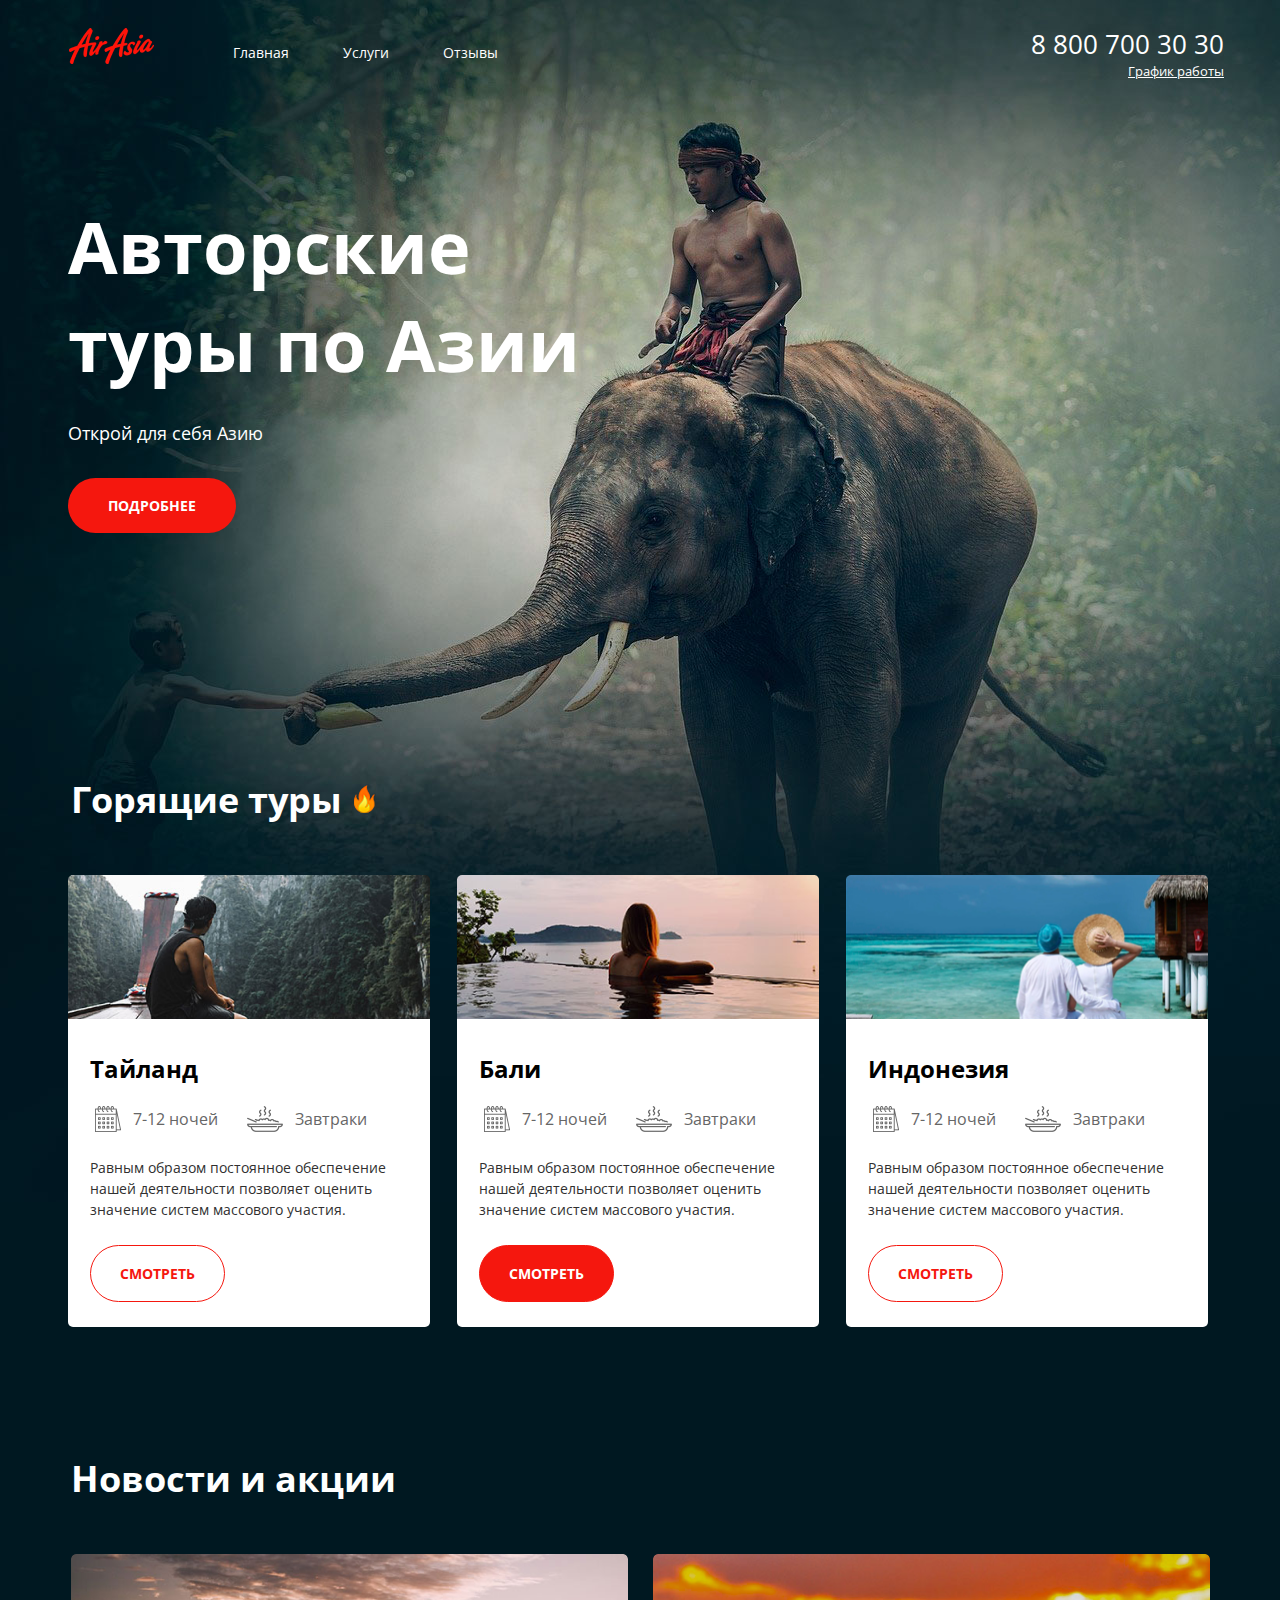
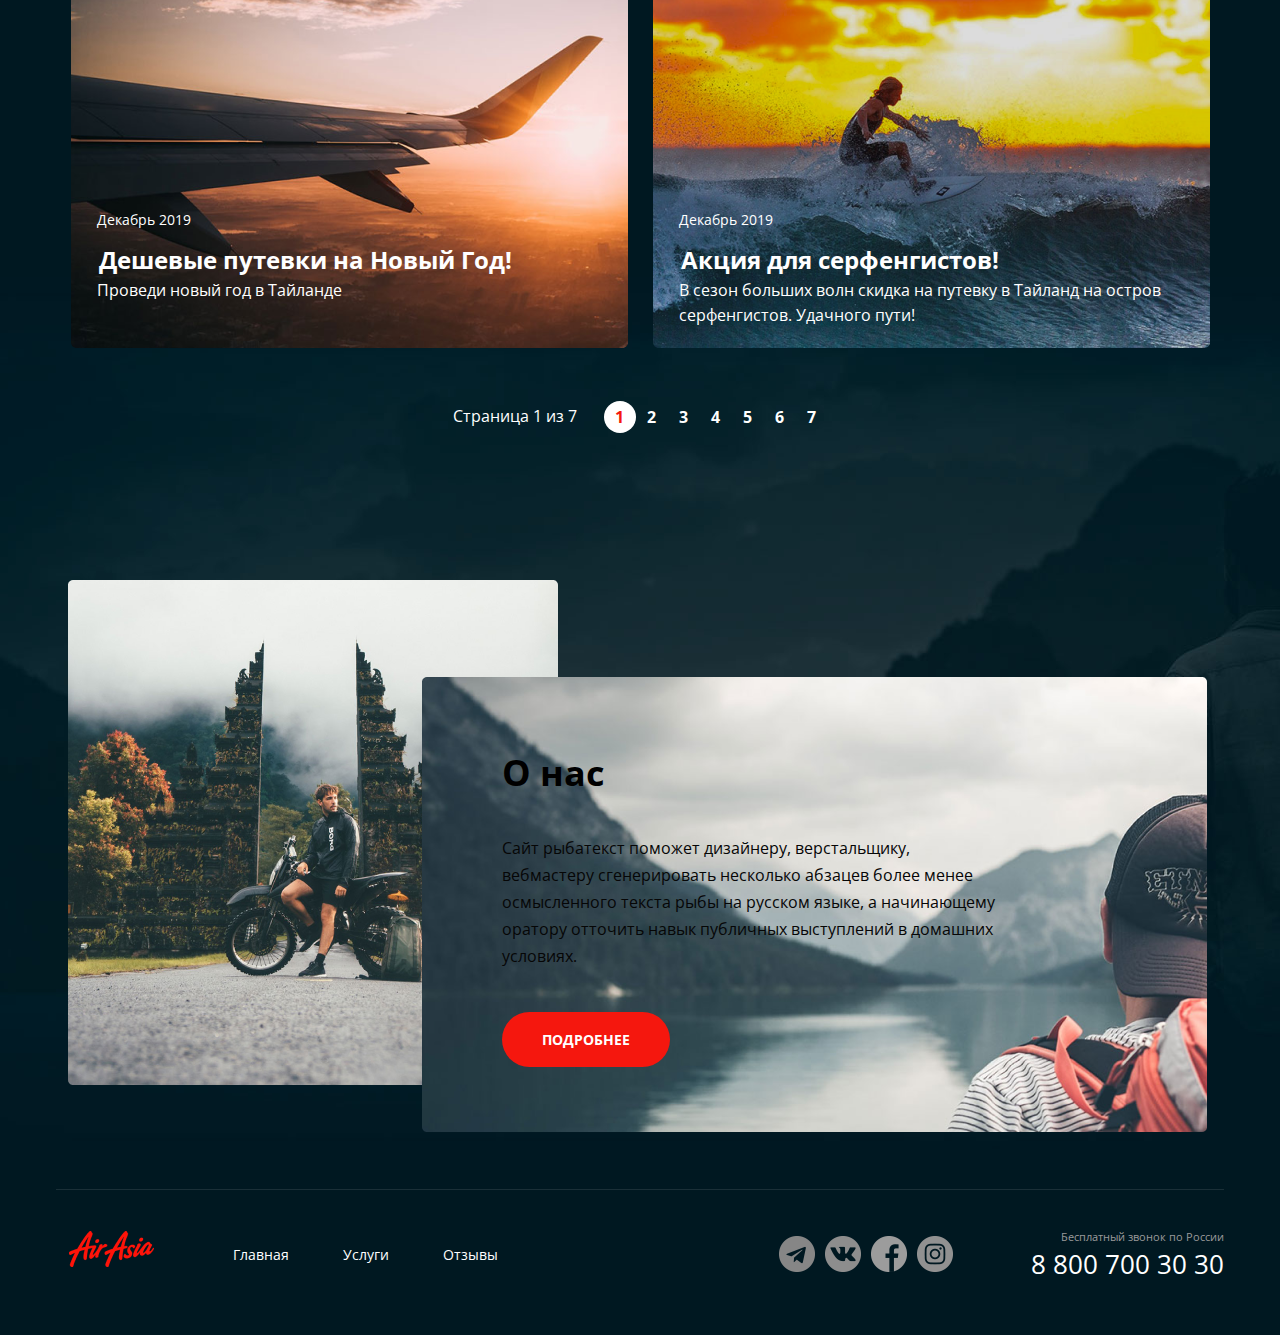
==== commit 9b577f80: "сделал спрайты месенж" ====
--- a/folder/inner/index.html
+++ b/folder/inner/index.html
@@ -12,7 +12,7 @@
 </head>
 
 <body>
-    <div class="wrapper wrapperMain">
+    <div class="wrapper wrapper__main">
         <section class="hero heroMain">
             <div class="container heroMain__container">
                 <header class="header common-title">
@@ -37,7 +37,14 @@
                     <div class="common-title__col header__right">
                         <address class="contacts contacts__blocks">
                             <a href="tel:+7 800 700 30 30" class="contacts__phone">8 800 700 30 30</a>
-                            <div class="contacts__dropdown-title">График работы</div>
+                            <div class="contacts__time-table">
+                                <div class="contacts__dropdown-title">График работы</div>
+                                <div class="contacts__dropdown-table">
+                                    <div class="contacts__dropdown-triangle"></div>
+                                    <div class="contacts__dropdown-table__working">пн-вс: 09:00 - 20:00</div>  
+                                    <div class="contacts__dropdown-table__non-working">Обед: 14:00-14:30</div>  
+                                </div>
+                            </div>
                         </address>
                     </div>
                 </header>
--- a/css/mainPage.css
+++ b/css/mainPage.css
@@ -5,10 +5,11 @@
 @import url('./commonCSS/layout/base.css');
 
 @import url('./commonCSS/blocks/wrapper.css');
-@import url('./commonCSS/blocks/wrapperMain.css');
 
 @import url('./commonCSS/blocks/hero.css');
 @import url('./commonCSS/blocks/heroMain.css');
+
+@import url('./commonCSS/blocks/header.css');
 
 @import url('./commonCSS/blocks/welcome.css');
 
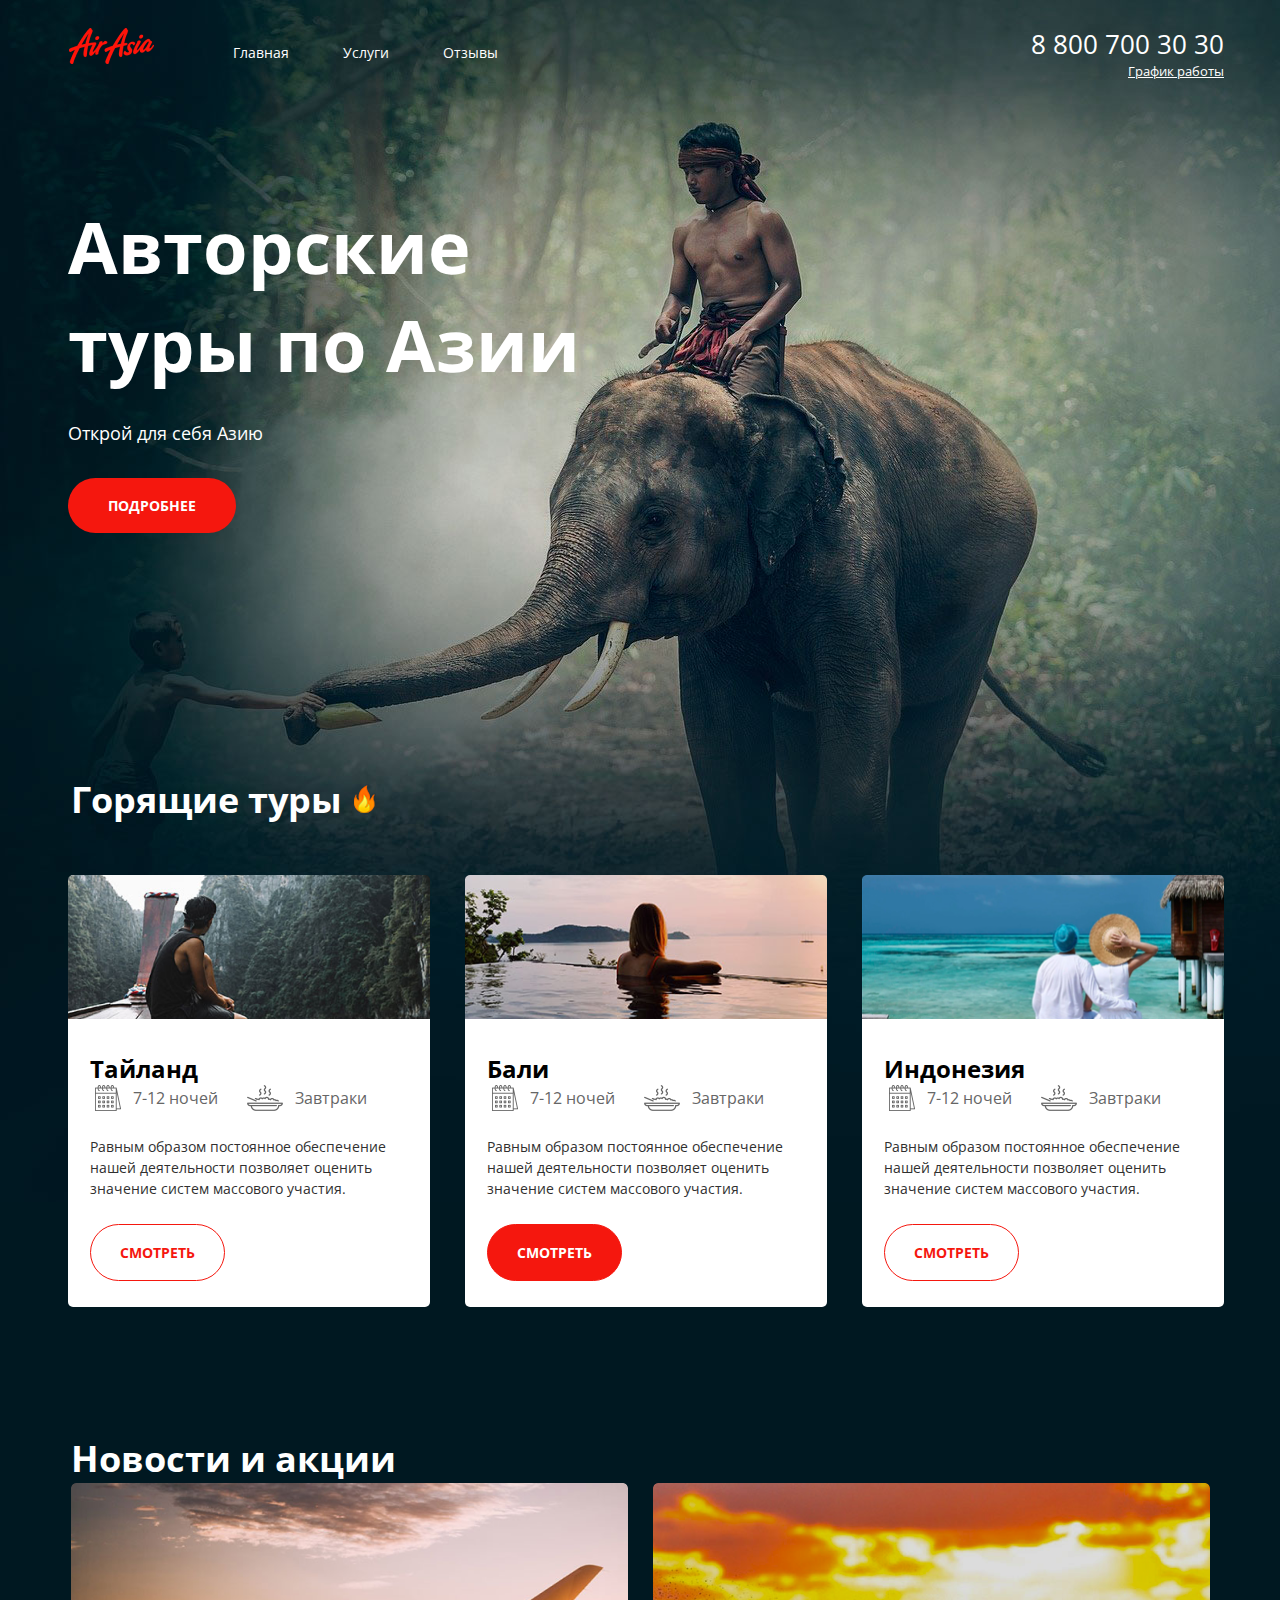
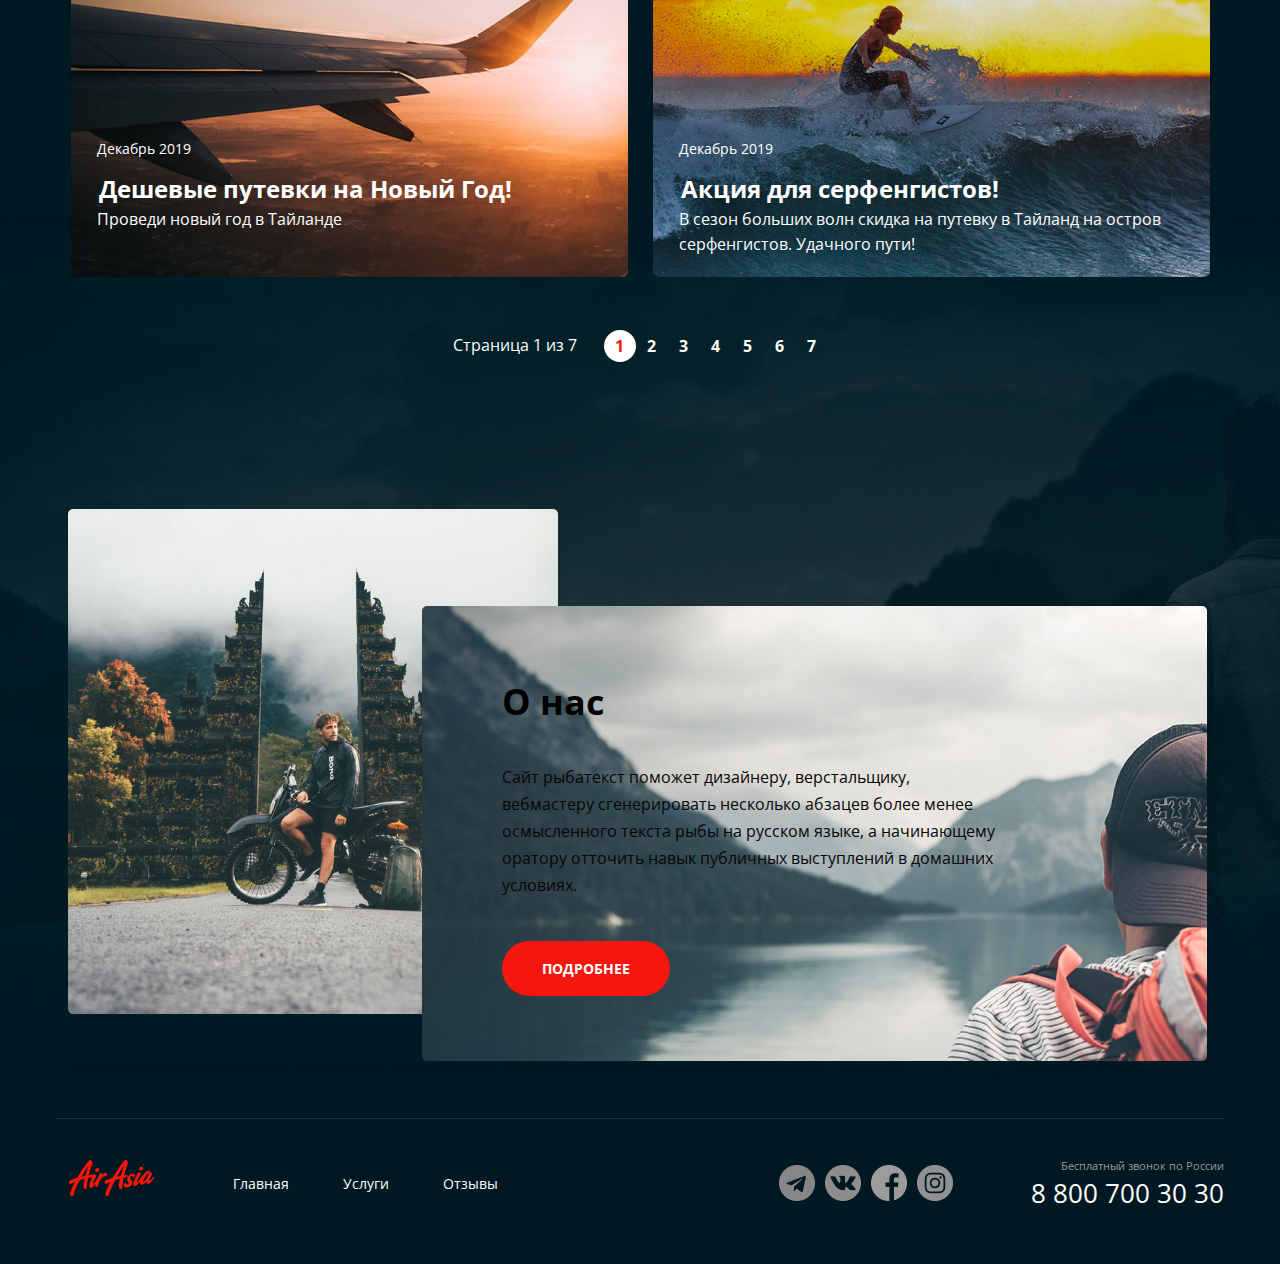
==== commit 1cc5d326: "правки" ====
--- a/folder/inner/index.html
+++ b/folder/inner/index.html
@@ -60,8 +60,10 @@
         <main class="page-contentMain">
             <div class="container page-contentMain__container">
                 <section class="hot-tours">
-                    <h2 class="hot-tours__section-title title">Горящие туры</h2>
-                    <img src="../../img/mainPage/flame.png" alt="flame" class="hot-tours__img">
+                    <div class="hot-tours__header">
+                        <h2 class="hot-tours__section-title title">Горящие туры</h2>
+                        <img src="../../img/mainPage/flame.png" alt="flame" class="hot-tours__img"> 
+                    </div>
                     <ul class="hot-tours__list">
                         <li class="hot-tours__item tour">
                             <div class="tour__header">
@@ -209,7 +211,7 @@
                         </nav>
                     </div>
                     <div class="common-title__col header__right">
-                        <ul class="messangers">
+                        <ul class="messangers messangers__container">
                             <li class="messangers__item messangers__item_telegram">
                                 <a href="#" class="messangers__link messangers__link_telegram"></a>
                             </li>
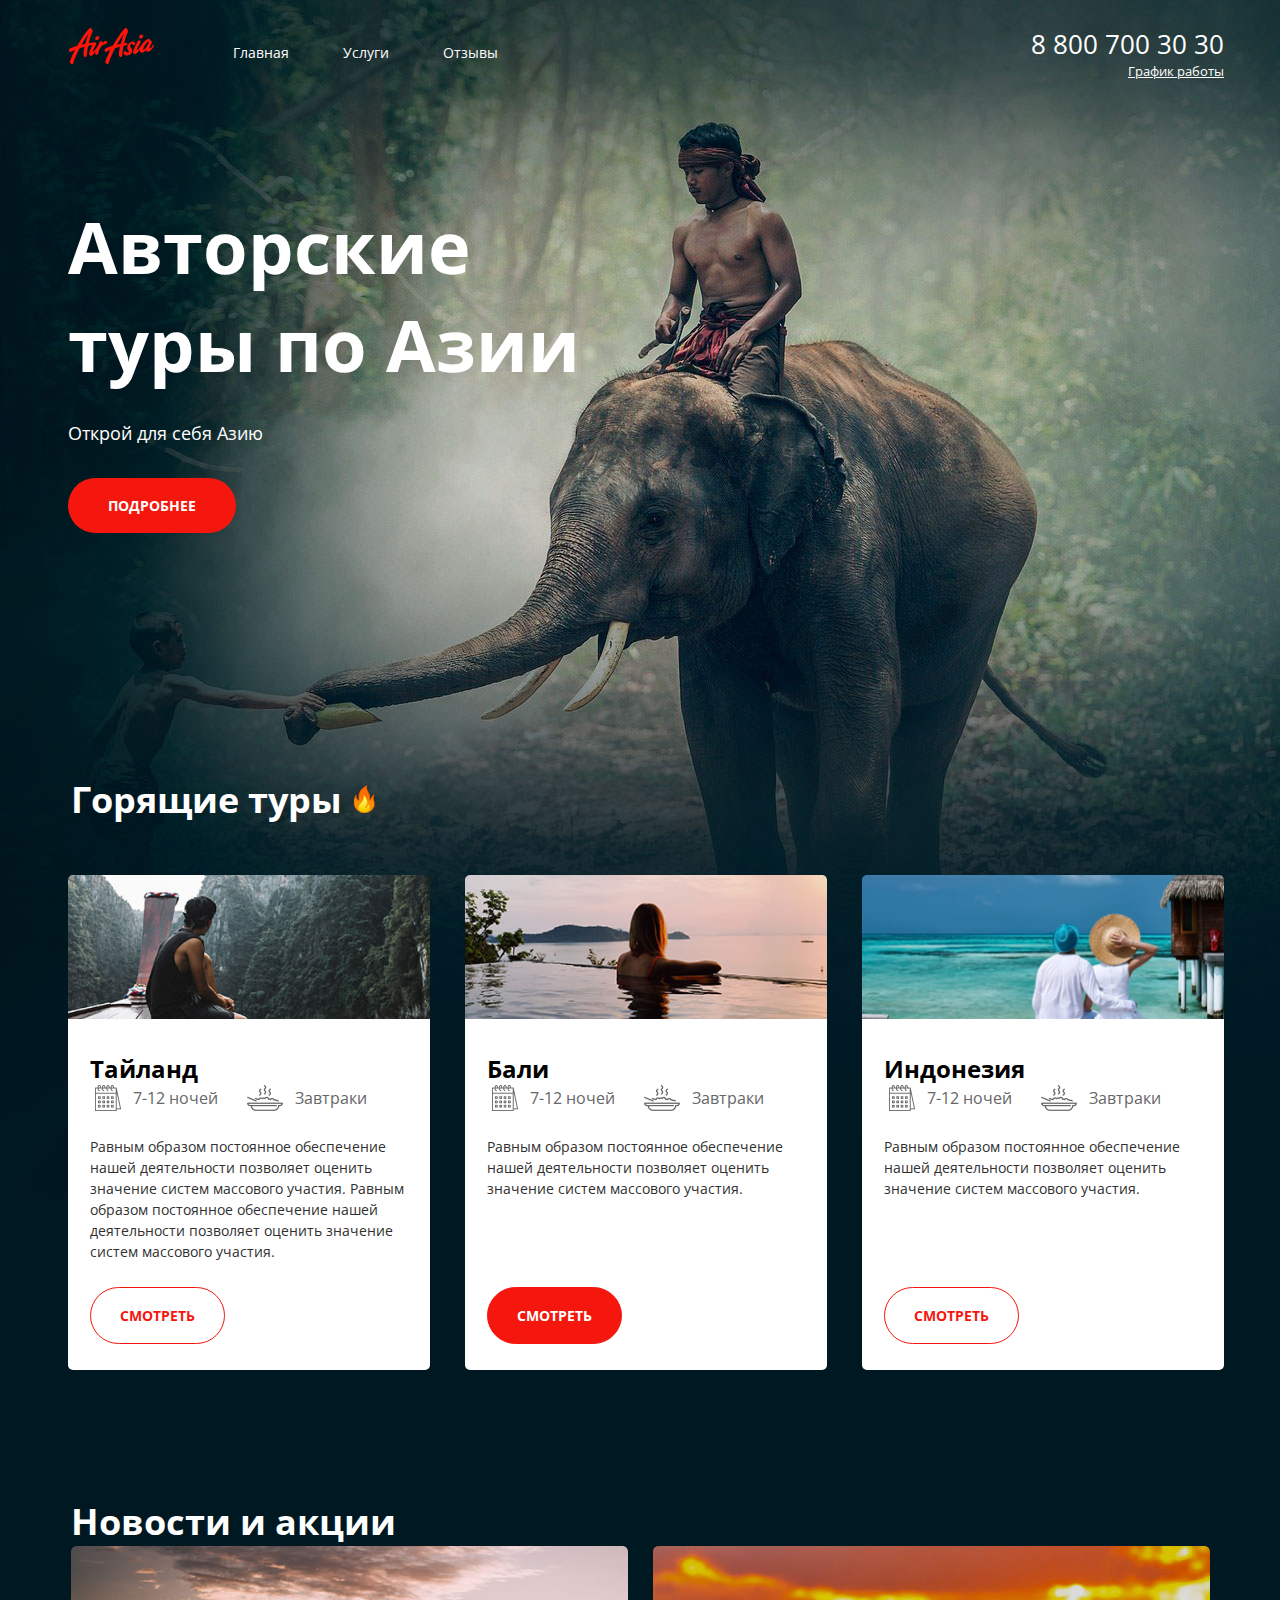
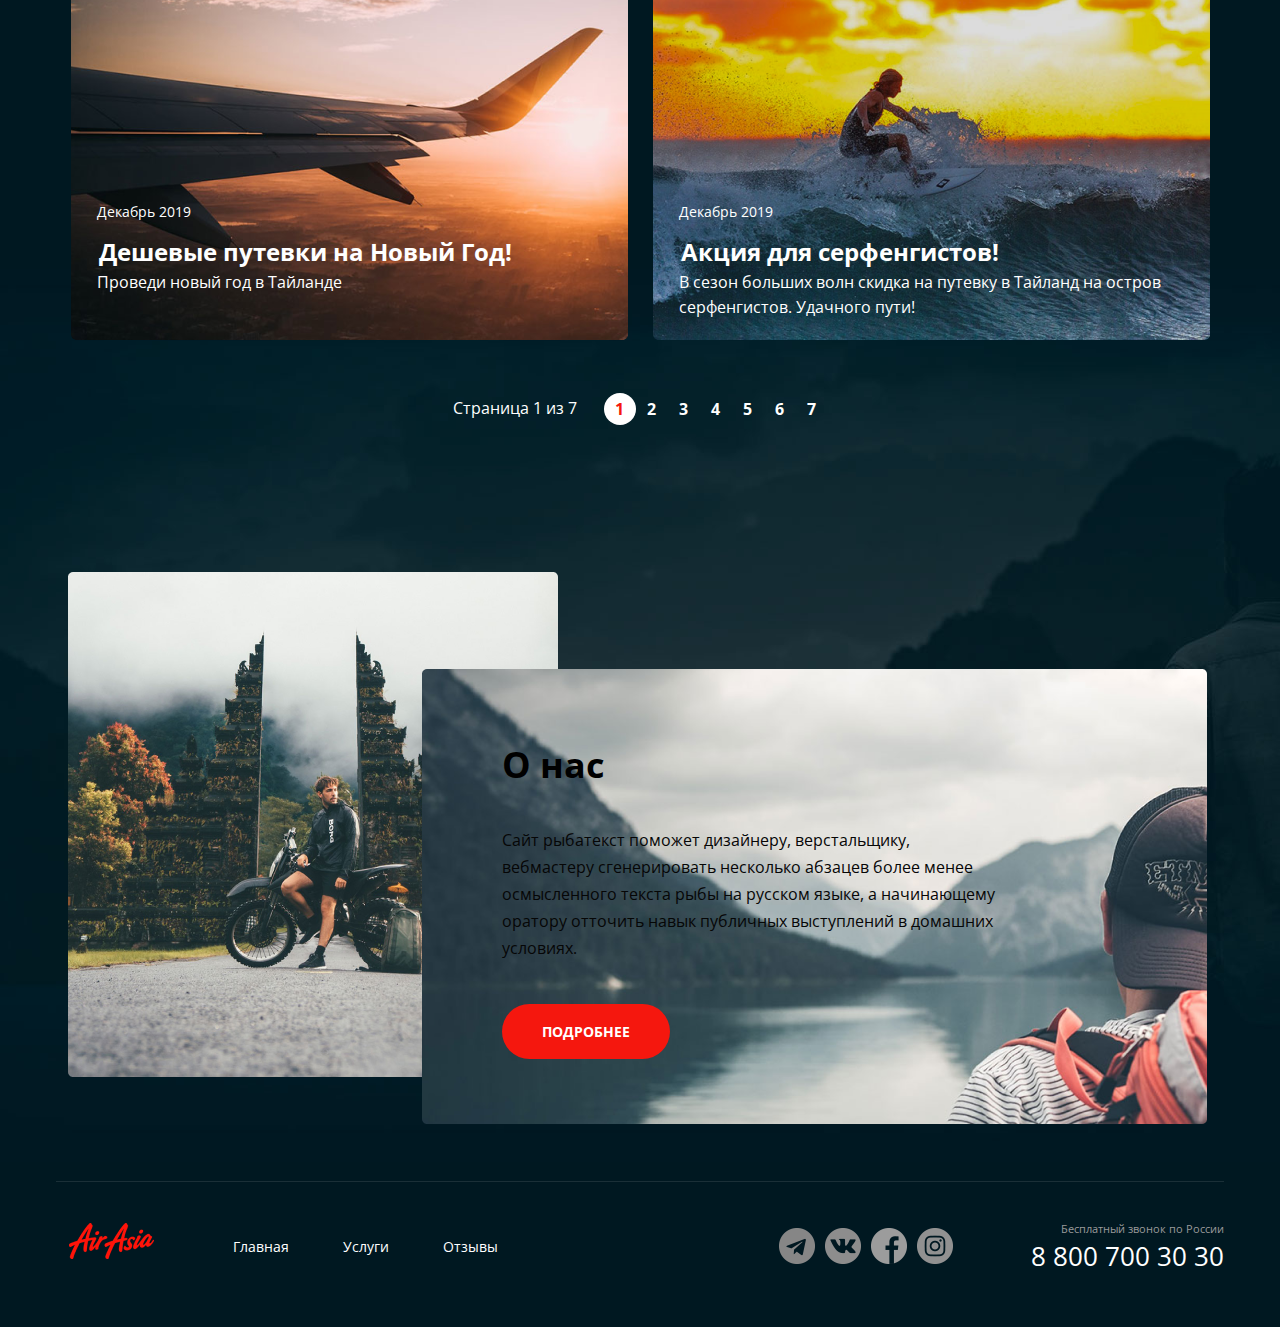
==== commit b6253469: "hot tours выровнял кнопки" ====
--- a/folder/inner/index.html
+++ b/folder/inner/index.html
@@ -81,6 +81,8 @@
                                     <div class="tours__content-text">
                                         Равным образом постоянное обеспечение нашей деятельности
                                         позволяет оценить значение систем массового участия.
+                                        Равным образом постоянное обеспечение нашей деятельности
+                                        позволяет оценить значение систем массового участия.
                                     </div>
                                     <a href="#" class="btn__look btn">Смотреть</a>
                                 </div>
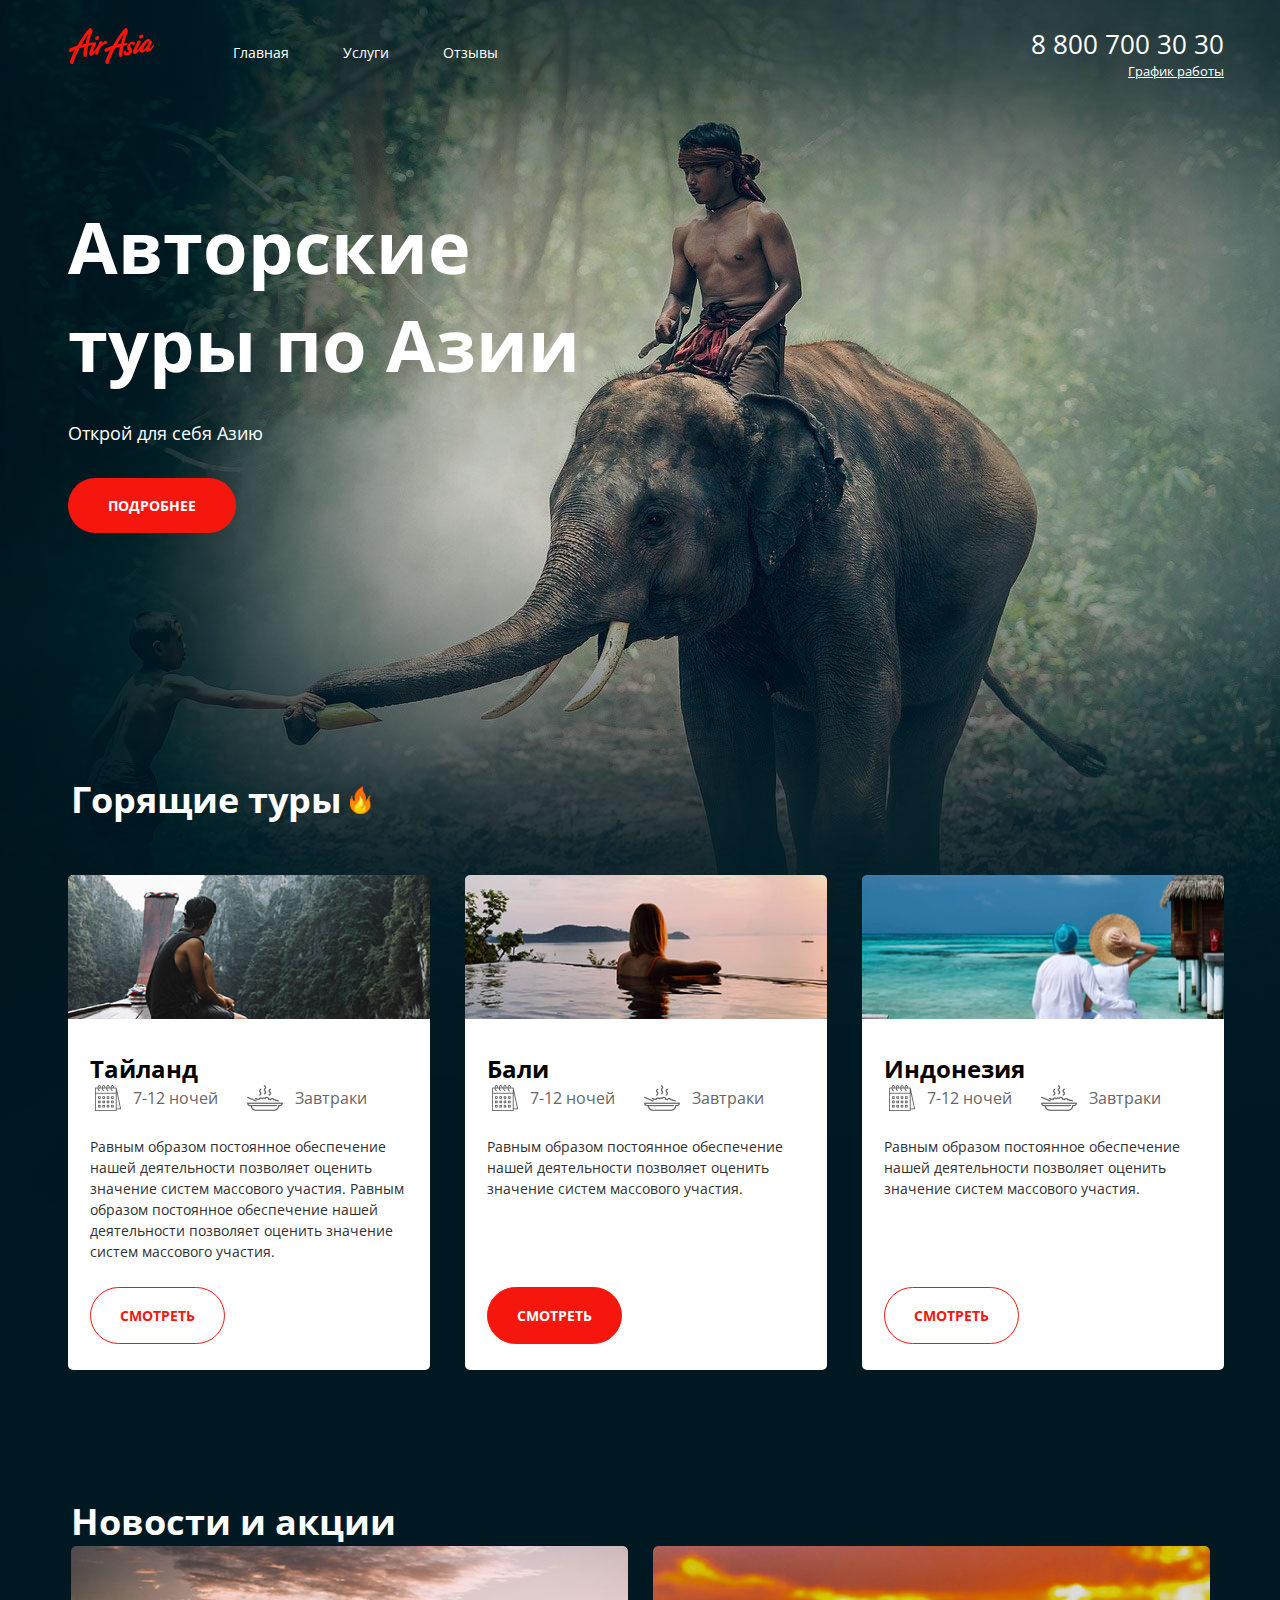
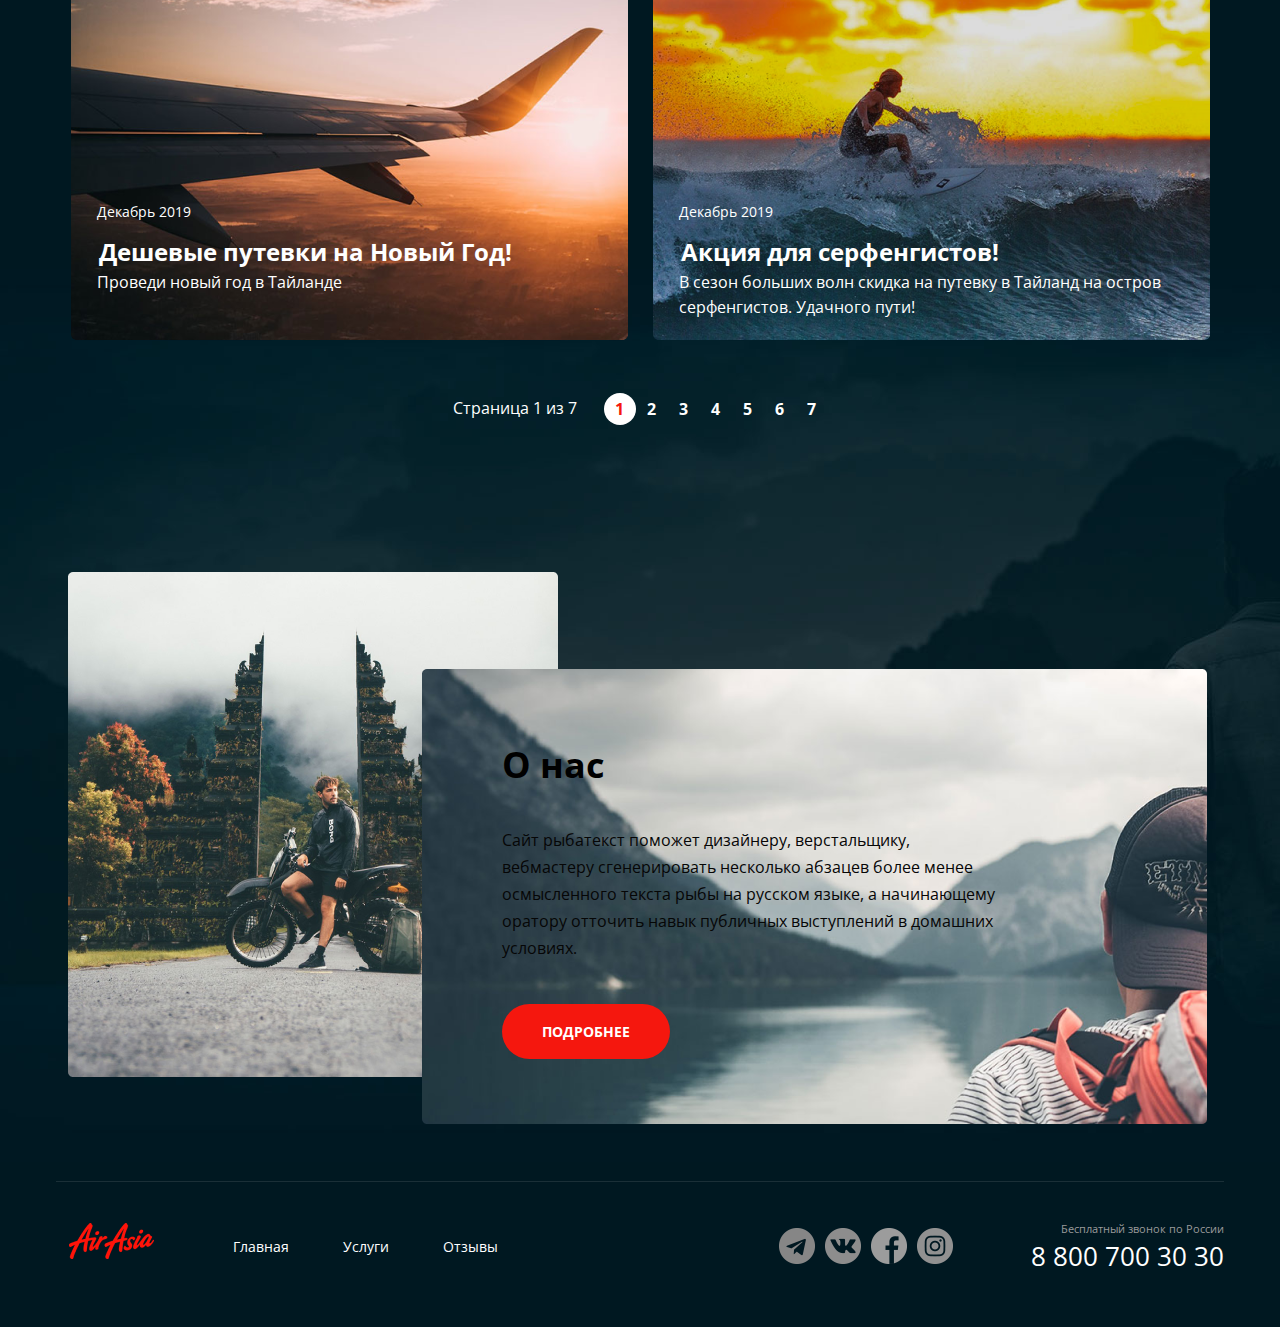
==== commit 58353461: "ссылка на привет страницу" ====
--- a/folder/inner/index.html
+++ b/folder/inner/index.html
@@ -17,7 +17,7 @@
             <div class="container heroMain__container">
                 <header class="header common-title">
                     <div class="common-title__col header__left">
-                        <a href="/" class="logo logoMain">
+                        <a href="https://antonpupil.github.io/lc-vsc/folder/inner/greeting.html" class="logo logoMain">
                             <img src="../../img/mainPage/logo.png" alt="Logo-image" class="logo__img">
                         </a>
                         <nav class="menu menuMain">
